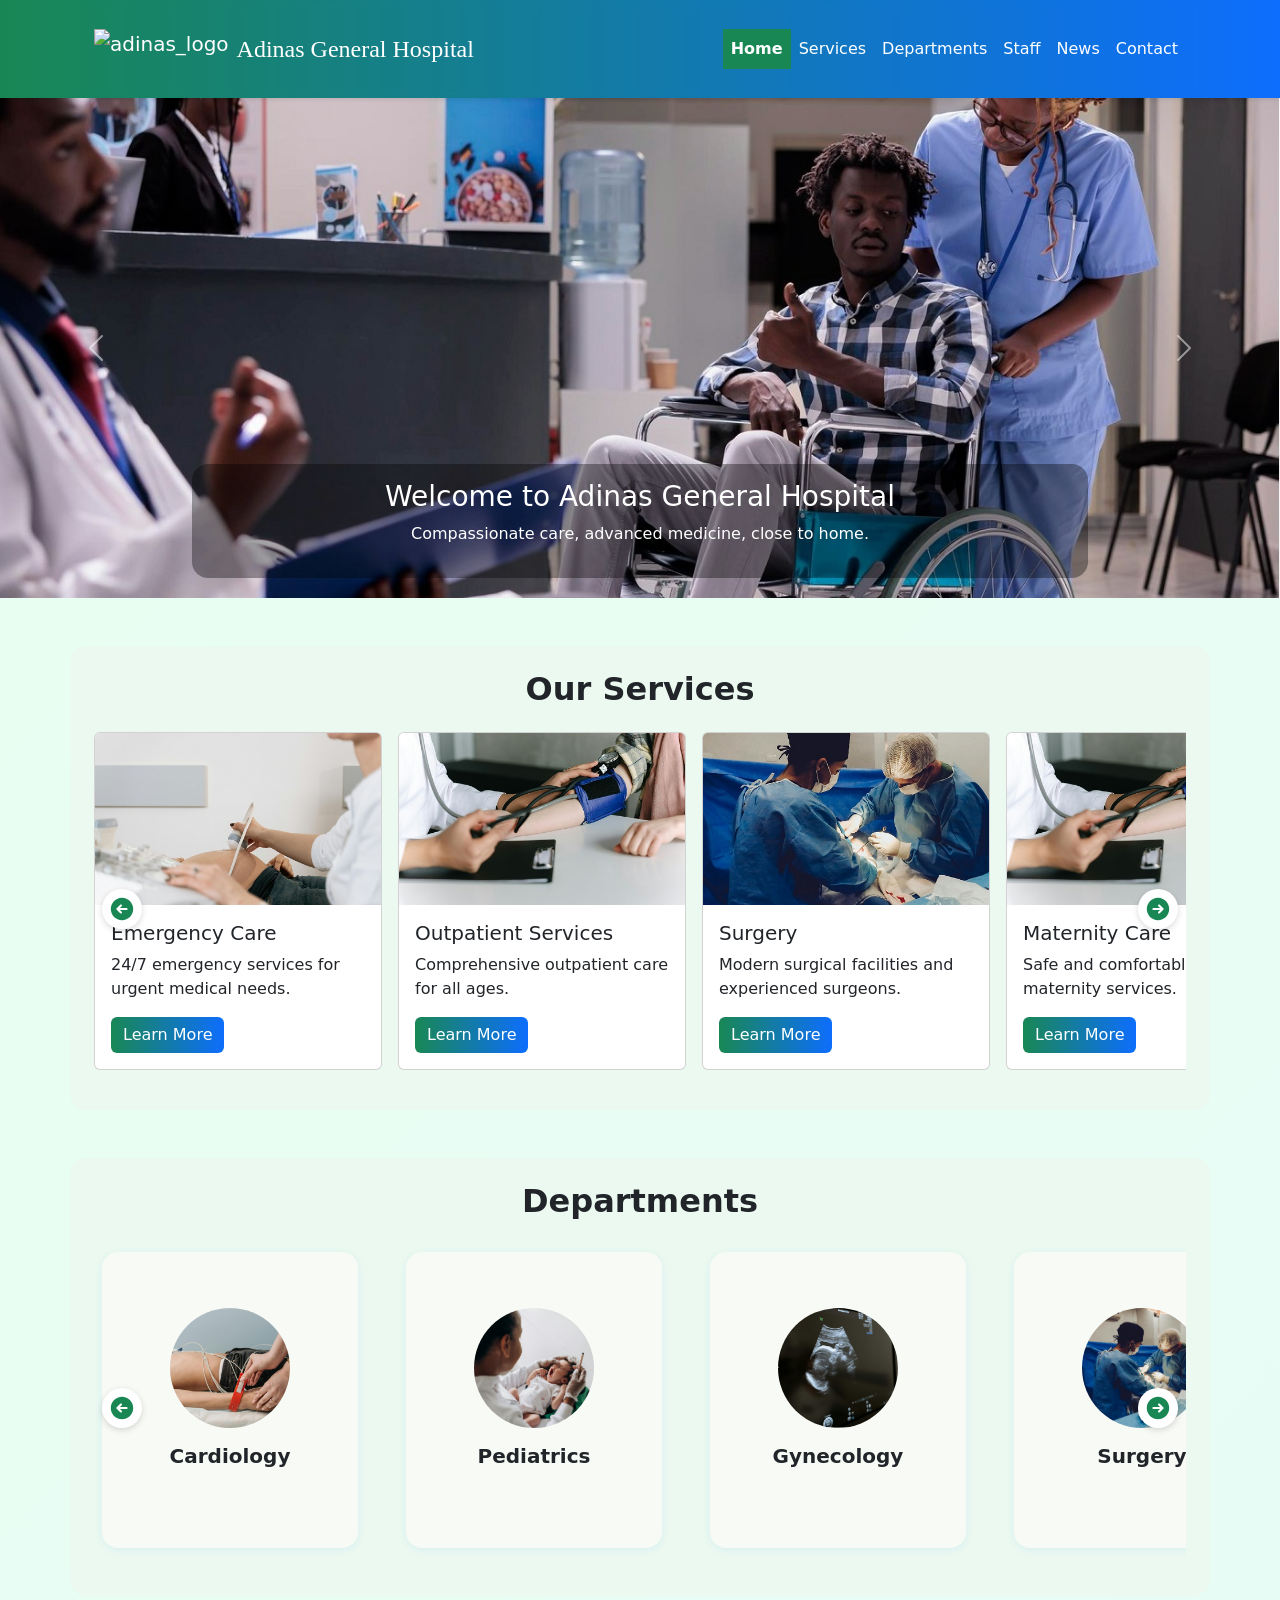
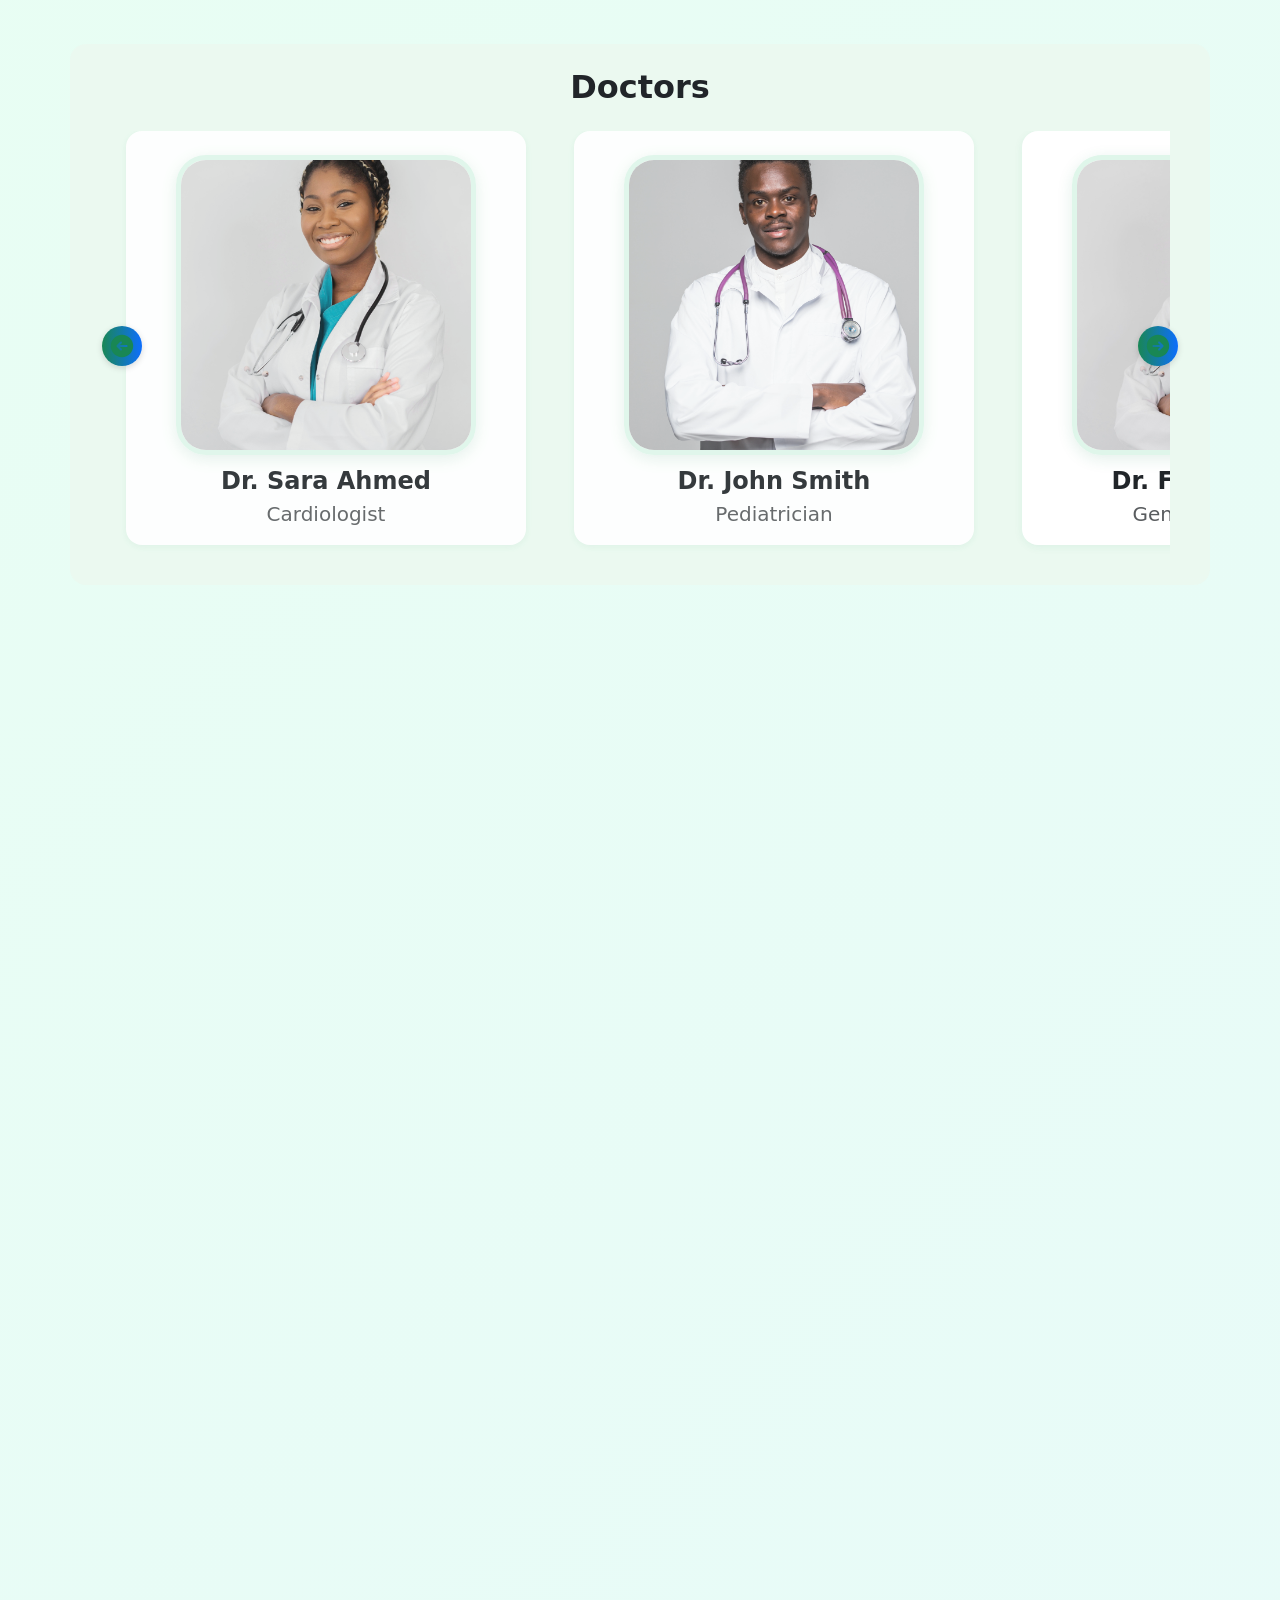
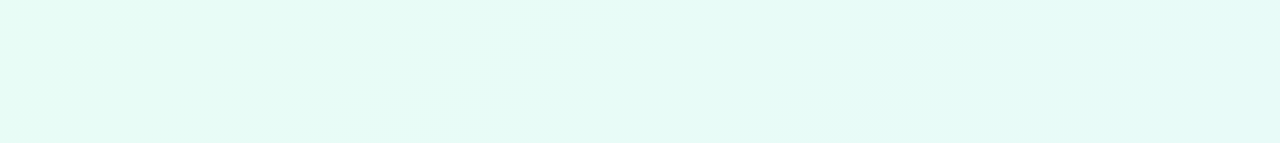
==== index.html @ 546332f3 "Add homepage" ====
<!DOCTYPE html>
<html lang="en">
  <head>
    <meta charset="UTF-8" />
    <title>Adinas General Hospital</title>
    <meta name="viewport" content="width=device-width, initial-scale=1" />

    <meta
      name="description"
      content="Adinas General Hospital is a premier teaching and referral hospital in Ethiopia, providing compassionate care, advanced diagnostics, and medical training for future healthcare professionals."
    />

    <meta
      name="keywords"
      content="Adinas Hospital, teaching hospital Ethiopia, general hospital Addis Ababa, medical services, doctors, healthcare, patient care, diagnostics, hospital bahir dar"
    />

    <meta name="author" content="Adinas General Hospital" />

    <meta name="robots" content="index, follow" />

    <link rel="canonical" href="https://www.adinasteachinghospital.com/" />

    <!-- Open Graph / Facebook -->
    <meta
      property="og:title"
      content="Adinas General Hospital | Quality Medical Care & Teaching Excellence"
    />
    <meta
      property="og:description"
      content="Leading teaching hospital providing expert care and advanced medical training in Ethiopia."
    />
    <meta
      property="og:image"
      content="https://www.adinasteachinghospital.com/assets/images/adinas_logo.png"
    />
    <meta property="og:url" content="https://www.adinasteachinghospital.com/" />
    <meta property="og:type" content="website" />

    <!-- Twitter -->
    <meta name="twitter:card" content="summary_large_image" />
    <meta
      name="twitter:title"
      content="Adinas General Hospital | Quality Medical Care & Teaching Excellence"
    />
    <meta
      name="twitter:description"
      content="Compassionate care, modern facilities, and excellence in medical education."
    />
    <meta
      name="twitter:image"
      content="https://www.adinasteachinghospital.com/assets/images/adinas_logo.png"
    />
    <link rel="icon" href="./assets/images/adinas_logo.png" type="image/png">


    <link
      href="https://cdn.jsdelivr.net/npm/bootstrap@5.3.8/dist/css/bootstrap.min.css"
      rel="stylesheet"
      crossorigin="anonymous"
    />
    <!-- <link rel="stylesheet" href="./styles/main.css" /> -->
    <link
      rel="stylesheet"
      href="https://cdn.jsdelivr.net/npm/bootstrap-icons@1.11.3/font/bootstrap-icons.css"
    />
    <style>
      :root{
        --brand-green: #198754; /* Bootstrap success */
        --brand-blue:  #0d6efd; /* Bootstrap primary */
        --muted-bg:    #f4fbf7;
        --card-bg:     #ffffff;
      }

      /* full-width navbar gradient (overrides sticky-top background) */
      .navbar.navbar-gradient {
        background: linear-gradient(90deg, var(--brand-green), var(--brand-blue)) !important;
        padding: 0;
      }
      /* keep the inner container transparent so the gradient spans edge-to-edge */
      .navbar-gradient .container {
        background: transparent !important;
      }
      .navbar-gradient .navbar-brand,
      .navbar-gradient .nav-link {
        color: #fff !important;
      }

      .fade-in {
        opacity: 0;
        transform: translateY(30px);
        transition: opacity 0.8s, transform 0.8s;
      }
      .fade-in.visible {
        opacity: 1;
        transform: translateY(0);
      }
      .scroll-section {
        position: relative;
        overflow: hidden;
      }
      .scroll-cards,
      .scroll-doctors,
      .scroll-news {
        display: flex;
        overflow-x: auto;
        scroll-behavior: smooth;
        gap: 1rem;
        padding-bottom: 1rem;
      }
      .scroll-btn {
        position: absolute;
        top: 50%;
        transform: translateY(-50%);
        z-index: 2;
        background: #fff;
        border: none;
        border-radius: 50%;
        box-shadow: 0 2px 6px rgba(0, 0, 0, 0.15);
        width: 40px;
        height: 40px;
        display: flex;
        align-items: center;
        justify-content: center;
      }
      .scroll-btn.left {
        left: 0.5rem;
      }
      .scroll-btn.right {
        right: 0.5rem;
      }

      .doctor-card {
        background: var(--card-bg);
        border-radius: 1rem;
        box-shadow: 0 2px 8px rgba(25, 135, 84, 0.08);
        padding: 1.5rem 1rem 1rem 1rem;
        min-width: 400px;
        max-width: 400px;
        transition: box-shadow 0.3s, transform 0.3s;
        position: relative;
        z-index: 1;
        opacity: 0.9;
        border: none;
      }
      .doctor-card.middle {
        /* Remove special styling for middle card */
        min-width: 400px;
        max-width: 400px;
        box-shadow: 0 2px 8px rgba(25, 135, 84, 0.08);
        transform: none;
        z-index: 1;
        border: none;
        opacity: 0.9;
      }
      .doctor-avatar {
        width: 300px;
        height: 300px;
        object-fit: cover;
        border-radius: 10%;
        border: 5px solid #dff6ea;
        margin-bottom: 0.5rem;
        box-shadow: 0 4px 16px rgba(25, 135, 84, 0.12);
        transition: transform 0.3s;
      }
      .doctor-avatar:hover {
        transform: scale(1.07);
      }
      .sticky-top {
        background: var(--card-bg);
        box-shadow: 0 2px 8px rgba(0, 0, 0, 0.05);
      }
      .department-icon {
        font-size: 3.5rem;
        color: var(--brand-green);
        transition: color 0.3s;
      }
      .department-card {
        background: #f8faf6;
        border-radius: 1rem;
        padding: 2.5rem 1rem;
        text-align: center;
        box-shadow: 0 2px 8px rgba(0, 0, 0, 0.04);
        margin: 0.5rem;
        min-width: 200px;
        transition: box-shadow 0.3s;
      }
      .department-card:hover {
        box-shadow: 0 6px 24px rgba(25, 135, 84, 0.12);
      }
      .footer {
        background: linear-gradient(90deg, var(--brand-green), var(--brand-blue));
        color: #fff;
        padding: 2rem 0 1rem 0;
        text-align: center;
      }
      .nav-link.active {
        font-weight: bold;
        background: var(--brand-green) !important;
        color: #fff !important;
      }
      .carousel-caption {
        background: rgba(0, 0, 0, 0.35);
        border-radius: 1rem;
        padding: 1rem;
      }
      .carousel-img {
        height: 500px;
        object-fit: cover;
        width: 100%;
      }
      /* News Card */
      .news-card {
        display: flex;
        background: #f8faf6;
        border-radius: 1rem;
        box-shadow: 0 2px 8px rgba(0, 0, 0, 0.04);
        min-width: 500px;
        max-width: 600px;
        overflow: hidden;
        transition: box-shadow 0.3s;
      }
      .news-card:hover {
        box-shadow: 0 6px 24px rgba(25, 135, 84, 0.12);
      }
      .news-img {
        width: 200px;
        object-fit: cover;
        height: 100%;
      }
      .news-content {
        padding: 1.5rem;
        flex: 1;
      }
      /* Testimonial & Contact */
      .testimonial-card {
        background: #f8faf6;
        border-radius: 1rem;
        box-shadow: 0 2px 8px rgba(0, 0, 0, 0.04);
        padding: 2rem;
        margin-bottom: 1rem;
        transition: box-shadow 0.3s;
      }
      .testimonial-card:hover {
        box-shadow: 0 6px 24px rgba(25, 135, 84, 0.12);
      }
      .testimonial-avatar {
        width: 100px;
        height: 100px;
      }
      .gradient-form {
        background: linear-gradient(135deg, #e8fff1 0%, #e0f2ff 100%);
        border-radius: 1rem;
        box-shadow: 0 2px 8px rgba(0, 0, 0, 0.04);
        padding: 2rem;
        margin-bottom: 1rem;
        transition: box-shadow 0.3s;
      }
      .gradient-form:hover {
        box-shadow: 0 6px 24px rgba(25, 135, 84, 0.12);
      }
      .form-control:focus {
        box-shadow: 0 0 0 0.2rem rgba(25, 135, 84, 0.15);
      }
      /* Button overrides for primary buttons to use green->blue gradient */
      .btn-primary {
        background: linear-gradient(90deg, var(--brand-green), var(--brand-blue));
        border: none;
        color: #fff;
      }
      .btn-primary:hover,
      .btn-primary:focus {
        background: linear-gradient(90deg, #159247, #0b5ed7);
        color: #fff;
      }

      @media (max-width: 1200px) {
        .doctor-avatar {
          width: 140px;
          height: 140px;
        }
        .department-card {
          min-width: 150px;
          padding: 2rem 0.5rem;
        }
        .news-card {
          min-width: 400px;
          max-width: 500px;
        }
        .news-img {
          width: 140px;
        }
      }
      @media (max-width: 768px) {
        .doctor-avatar {
          width: 100px;
          height: 100px;
        }
        .department-icon {
          font-size: 2rem;
        }
        .department-card {
          padding: 1rem 0.5rem;
          min-width: 120px;
        }
        .carousel-img {
          height: 180px;
        }
        .news-card {
          min-width: 90vw;
          max-width: 95vw;
          flex-direction: column;
        }
        .news-img {
          width: 100%;
          height: 160px;
        }
        .news-content {
          padding: 1rem;
        }
      }
      @media (max-width: 576px) {
        .department-card {
          min-width: 45vw;
        }
        .doctor-avatar {
          width: 80px;
          height: 80px;
        }
      }

      body {
        background: linear-gradient(135deg, #e8fff1, #e8f7ff, #e6f2ff);
        background-size: 400% 400%;
        animation: gradientShift 15s ease infinite;
      }

      @keyframes gradientShift {
        0% {
          background-position: 0% 50%;
        }
        50% {
          background-position: 100% 50%;
        }
        100% {
          background-position: 0% 50%;
        }
      }
      .container {
        background: rgba(236, 249, 240, 0.9);
        border-radius: 1rem;
        backdrop-filter: blur(4px);
        padding: 1.5rem;
      }
      .arrow-icon {
        fill: var(--brand-green);
      }

      /* body {
  background: url('./assets/images/hospital_bg.jpg') center/cover no-repeat fixed;
  position: relative;
}

body::before {
  content: "";
  position: fixed;
  inset: 0;
  background: linear-gradient(135deg, rgba(13,110,253,0.15), rgba(0,123,255,0.05), rgba(13,110,253,0.15));
  background-size: 400% 400%;
  animation: gradientShift 15s ease infinite;
  z-index: -1;
} */
    </style>
  </head>
  <body>
    <!-- <div
      class="header-top-bar rt-header-top-bar full-width-compress-none"
      id="tophead"
    >
      <div class="container">
        <div class="row no-gutter">
          <div class="col-sm-9 col-md-9 col-lg-10">
            <div class="rt-tophead-contact">
              <ul>
                <li>
                  <i class="fas fa-map-marker-alt" aria-hidden="true"></i
                  ><span>Bahir Dar, Ethiopia</span>
                </li>

                <li>
                  <i class="fas fa-phone" aria-hidden="true"></i>Phone:&nbsp;<a
                    href="tel:+251-58-000-000"
                    >+251-58-000-000</a
                  >
                </li>

                <li>
                  <i class="fa fa-envelope-o" aria-hidden="true"></i
                  ><a href="mailto:info@adinasteachinghospital.com">info@adinasteachinghospital.com</a>
                </li>

                <li>
                  <i class="far fa-clock" aria-hidden="true"></i>
                  <span class="opening-label">Mon - Sun: &nbsp;</span> 24 Hours
                </li>
              </ul>
            </div>
          </div>

          <div
            class="col-sm-3 col-md-3 col-lg-2 col-xs-12 tophead-right header-social-layout1"
          >
            <ul class="tophead-social">
              <li>
                <a
                  target="_blank"
                  href="https://www.facebook.com/adinas-general-hospital"
                  ><i class="fa fa-facebook-f"></i
                ></a>
              </li>
              <li>
                <a target="_blank" href="https://twitter.com/adinas"
                  ><i class="fa fa-twitter"></i
                ></a>
              </li>
            </ul>
          </div>
        </div>
      </div>
    </div> -->
    <!-- Sticky Navbar -->
    <nav class="navbar navbar-expand-lg sticky-top shadow-sm navbar-dark navbar-gradient">
      <div class="container">
       <a class="navbar-brand d-flex align-items-center" href="#">
          <img
            src="./assets/images/adinas-logo.png"
            alt="adinas_logo"
            height="40"
            class="me-2"
          />
          <span style="font-family: 'Georgia', serif; font-size: 1.5rem"
            >Adinas General Hospital</span
          >
        </a>
        <button
          class="navbar-toggler"
          type="button"
          data-bs-toggle="collapse"
          data-bs-target="#mainNav"
        >
          <span class="navbar-toggler-icon"></span>
        </button>
        <div class="collapse navbar-collapse justify-content-end" id="mainNav">
          <ul class="navbar-nav mb-2 mb-lg-0">
            <li class="nav-item">
              <a class="nav-link active" href="#">Home</a>
            </li>
            <li class="nav-item"><a class="nav-link" href="#">Services</a></li>
            <li class="nav-item">
              <a class="nav-link" href="#">Departments</a>
            </li>
            <li class="nav-item"><a class="nav-link" href="#">Staff</a></li>
            <li class="nav-item"><a class="nav-link" href="#">News</a></li>
            <li class="nav-item"><a class="nav-link" href="#">Contact</a></li>
          </ul>
        </div>
      </div>
    </nav>

    <!-- Hero Carousel -->
    <div
      id="heroCarousel"
      class="carousel slide mb-5 fade-in"
      data-bs-ride="carousel"
    >
      <div class="carousel-inner">
        <div class="carousel-item active">
          <img
            src="./assets/images/slide_1.jpg"
            class="d-block w-100 carousel-img"
            alt="Emergency Care"
          />
          <div class="carousel-caption d-none d-md-block">
            <h3>Welcome to Adinas General Hospital</h3>
            <p>Compassionate care, advanced medicine, close to home.</p>
          </div>
        </div>
        <div class="carousel-item">
          <img
            src="./assets/images/slide_3.jpg"
            class="d-block w-100 carousel-img"
            alt="Maternity Care"
          />
          <div class="carousel-caption d-none d-md-block">
            <h3>Modern Facilities</h3>
            <p>State-of-the-art equipment and comfortable environment.</p>
          </div>
        </div>
        <div class="carousel-item">
          <img
            src="./assets/images/slide_2.jpg"
            class="d-block w-100 carousel-img"
            alt="Diagnostics"
          />
          <div class="carousel-caption d-none d-md-block">
            <h3>Expert Staff</h3>
            <p>Our doctors and nurses are here for you 24/7.</p>
          </div>
        </div>
      </div>
      <button
        class="carousel-control-prev"
        type="button"
        data-bs-target="#heroCarousel"
        data-bs-slide="prev"
      >
        <span class="carousel-control-prev-icon"></span>
        <span class="visually-hidden">Previous</span>
      </button>
      <button
        class="carousel-control-next"
        type="button"
        data-bs-target="#heroCarousel"
        data-bs-slide="next"
      >
        <span class="carousel-control-next-icon"></span>
        <span class="visually-hidden">Next</span>
      </button>
    </div>

    <!-- Services Section -->
    <section class="container my-5 fade-in">
      <h2 class="text-center mb-4 fw-bold">Our Services</h2>
      <div class="scroll-section">
        <button class="scroll-btn left" onclick="scrollCards(-1)">
          <svg
            xmlns="http://www.w3.org/2000/svg"
            class="arrow-icon"
            viewBox="0 0 640 640"
          >
            <!--!Font Awesome Free v7.1.0 by @fontawesome - https://fontawesome.com License - https://fontawesome.com/license/free Copyright 2025 Fonticons, Inc.-->
            <path
              d="M320 576C461.4 576 576 461.4 576 320C576 178.6 461.4 64 320 64C178.6 64 64 178.6 64 320C64 461.4 178.6 576 320 576zM199 303L279 223C288.4 213.6 303.6 213.6 312.9 223C322.2 232.4 322.3 247.6 312.9 256.9L273.9 295.9L424 295.9C437.3 295.9 448 306.6 448 319.9C448 333.2 437.3 343.9 424 343.9L273.9 343.9L312.9 382.9C322.3 392.3 322.3 407.5 312.9 416.8C303.5 426.1 288.3 426.2 279 416.8L199 336.8C189.6 327.4 189.6 312.2 199 302.9z"
            />
          </svg>
        </button>
        <div class="scroll-cards" id="servicesCards">
          <!-- Service Cards -->
          <div class="card" style="min-width: 18rem">
            <img
              src="./assets/images/service_1.jpg"
              class="card-img-top"
              alt="Service 1"
            />
            <div class="card-body">
              <h5 class="card-title">Emergency Care</h5>
              <p class="card-text">
                24/7 emergency services for urgent medical needs.
              </p>
              <a href="#" class="btn btn-primary">Learn More</a>
            </div>
          </div>
          <div class="card" style="min-width: 18rem">
            <img
              src="./assets/images/service_2.jpg"
              class="card-img-top"
              alt="Service 2"
            />
            <div class="card-body">
              <h5 class="card-title">Outpatient Services</h5>
              <p class="card-text">
                Comprehensive outpatient care for all ages.
              </p>
              <a href="#" class="btn btn-primary">Learn More</a>
            </div>
          </div>
          <div class="card" style="min-width: 18rem">
            <img
              src="./assets/images/surgery_service.jpg"
              class="card-img-top"
              alt="Service 3"
            />
            <div class="card-body">
              <h5 class="card-title">Surgery</h5>
              <p class="card-text">
                Modern surgical facilities and experienced surgeons.
              </p>
              <a href="#" class="btn btn-primary">Learn More</a>
            </div>
          </div>
          <div class="card" style="min-width: 18rem">
            <img
              src="./assets/images/service_4.jpg"
              class="card-img-top"
              alt="Service 4"
            />
            <div class="card-body">
              <h5 class="card-title">Maternity Care</h5>
              <p class="card-text">Safe and comfortable maternity services.</p>
              <a href="#" class="btn btn-primary">Learn More</a>
            </div>
          </div>
          <div class="card" style="min-width: 18rem">
            <img
              src="./assets/images/service_5.jpg"
              class="card-img-top"
              alt="Service 5"
            />
            <div class="card-body">
              <h5 class="card-title">Pediatrics</h5>
              <p class="card-text">
                Specialized care for infants, children, and adolescents.
              </p>
              <a href="#" class="btn btn-primary">Learn More</a>
            </div>
          </div>
          <div class="card" style="min-width: 18rem">
            <img
              src="./assets/images/service_6.jpg"
              class="card-img-top"
              alt="Service 6"
            />
            <div class="card-body">
              <h5 class="card-title">Diagnostics</h5>
              <p class="card-text">
                Advanced diagnostic imaging and lab services.
              </p>
              <a href="#" class="btn btn-primary">Learn More</a>
            </div>
          </div>
        </div>
        <button class="scroll-btn right" onclick="scrollCards(1)">
          <svg
            xmlns="http://www.w3.org/2000/svg"
            class="arrow-icon"
            viewBox="0 0 640 640"
          >
            <!--!Font Awesome Free v7.1.0 by @fontawesome - https://fontawesome.com License - https://fontawesome.com/license/free Copyright 2025 Fonticons, Inc.-->
            <path
              d="M320 576C461.4 576 576 461.4 576 320C576 178.6 461.4 64 320 64C178.6 64 64 178.6 64 320C64 461.4 178.6 576 320 576zM361 417C351.6 426.4 336.4 426.4 327.1 417C317.8 407.6 317.7 392.4 327.1 383.1L366.1 344.1L216 344.1C202.7 344.1 192 333.4 192 320.1C192 306.8 202.7 296.1 216 296.1L366.1 296.1L327.1 257.1C317.7 247.7 317.7 232.5 327.1 223.2C336.5 213.9 351.7 213.8 361 223.2L441 303.2C450.4 312.6 450.4 327.8 441 337.1L361 417.1z"
            />
          </svg>
        </button>
      </div>
    </section>

    <!-- Departments Section -->
    <section class="container my-5 fade-in" id="departmentsSection">
      <h2 class="text-center mb-4 fw-bold">Departments</h2>
      <div class="scroll-section">
        <button class="scroll-btn left" onclick="scrollDepartments(-1)">
          <svg
            xmlns="http://www.w3.org/2000/svg"
            class="arrow-icon"
            viewBox="0 0 640 640"
          >
            <!--!Font Awesome Free v7.1.0 by @fontawesome - https://fontawesome.com License - https://fontawesome.com/license/free Copyright 2025 Fonticons, Inc.-->
            <path
              d="M320 576C461.4 576 576 461.4 576 320C576 178.6 461.4 64 320 64C178.6 64 64 178.6 64 320C64 461.4 178.6 576 320 576zM199 303L279 223C288.4 213.6 303.6 213.6 312.9 223C322.2 232.4 322.3 247.6 312.9 256.9L273.9 295.9L424 295.9C437.3 295.9 448 306.6 448 319.9C448 333.2 437.3 343.9 424 343.9L273.9 343.9L312.9 382.9C322.3 392.3 322.3 407.5 312.9 416.8C303.5 426.1 288.3 426.2 279 416.8L199 336.8C189.6 327.4 189.6 312.2 199 302.9z"
            />
          </svg>
        </button>
        <div
          class="scroll-cards"
          id="departmentsCards"
          style="gap: 2rem; scrollbar-width: none; -ms-overflow-style: none"
        >
          <div
            class="card department-card"
            style="
              min-width: 16rem;
              border: none;
              box-shadow: 0 2px 8px rgba(13, 110, 253, 0.08);
            "
          >
            <img
              src="./assets/images/cardiology.png"
              alt="Cardiology"
              class="card-img-top rounded-circle mx-auto d-block"
              style="
                width: 120px;
                height: 120px;
                object-fit: cover;
                margin-top: 1rem;
              "
            />
            <div class="card-body text-center">
              <h6 class="fs-5 fw-bold mb-0">Cardiology</h6>
            </div>
          </div>
          <div
            class="card department-card"
            style="
              min-width: 16rem;
              border: none;
              box-shadow: 0 2px 8px rgba(13, 110, 253, 0.08);
            "
          >
            <img
              src="./assets/images/pediatrics.png"
              alt="Pediatrics"
              class="card-img-top rounded-circle mx-auto d-block"
              style="
                width: 120px;
                height: 120px;
                object-fit: cover;
                margin-top: 1rem;
              "
            />
            <div class="card-body text-center">
              <h6 class="fs-5 fw-bold mb-0">Pediatrics</h6>
            </div>
          </div>
          <div
            class="card department-card"
            style="
              min-width: 16rem;
              border: none;
              box-shadow: 0 2px 8px rgba(13, 110, 253, 0.08);
            "
          >
            <img
              src="./assets/images/gynecology.png"
              alt="Gynecology"
              class="card-img-top rounded-circle mx-auto d-block"
              style="
                width: 120px;
                height: 120px;
                object-fit: cover;
                margin-top: 1rem;
              "
            />
            <div class="card-body text-center">
              <h6 class="fs-5 fw-bold mb-0">Gynecology</h6>
            </div>
          </div>
          <div
            class="card department-card"
            style="
              min-width: 16rem;
              border: none;
              box-shadow: 0 2px 8px rgba(13, 110, 253, 0.08);
            "
          >
            <img
              src="./assets/images/surgery.jpg"
              alt="Surgery"
              class="card-img-top rounded-circle mx-auto d-block"
              style="
                width: 120px;
                height: 120px;
                object-fit: cover;
                margin-top: 1rem;
              "
            />
            <div class="card-body text-center">
              <h6 class="fs-5 fw-bold mb-0">Surgery</h6>
            </div>
          </div>
          <div
            class="card department-card"
            style="
              min-width: 16rem;
              border: none;
              box-shadow: 0 2px 8px rgba(13, 110, 253, 0.08);
            "
          >
            <img
              src="./assets/images/diagnostics.jpg"
              alt="Diagnostics"
              class="card-img-top rounded-circle mx-auto d-block"
              style="
                width: 120px;
                height: 120px;
                object-fit: cover;
                margin-top: 1rem;
              "
            />
            <div class="card-body text-center">
              <h6 class="fs-5 fw-bold mb-0">Diagnostics</h6>
            </div>
          </div>
          <div
            class="card department-card"
            style="
              min-width: 16rem;
              border: none;
              box-shadow: 0 2px 8px rgba(13, 110, 253, 0.08);
            "
          >
            <img
              src="./assets/images/general_medicine.png"
              alt="General Medicine"
              class="card-img-top rounded-circle mx-auto d-block"
              style="
                width: 120px;
                height: 120px;
                object-fit: cover;
                margin-top: 1rem;
              "
            />
            <div class="card-body text-center">
              <h6 class="fs-5 fw-bold mb-0">General Medicine</h6>
            </div>
          </div>
        </div>
        <button class="scroll-btn right" onclick="scrollDepartments(1)">
          <svg
            xmlns="http://www.w3.org/2000/svg"
            class="arrow-icon"
            viewBox="0 0 640 640"
          >
            <!--!Font Awesome Free v7.1.0 by @fontawesome - https://fontawesome.com License - https://fontawesome.com/license/free Copyright 2025 Fonticons, Inc.-->
            <path
              d="M320 576C461.4 576 576 461.4 576 320C576 178.6 461.4 64 320 64C178.6 64 64 178.6 64 320C64 461.4 178.6 576 320 576zM361 417C351.6 426.4 336.4 426.4 327.1 417C317.8 407.6 317.7 392.4 327.1 383.1L366.1 344.1L216 344.1C202.7 344.1 192 333.4 192 320.1C192 306.8 202.7 296.1 216 296.1L366.1 296.1L327.1 257.1C317.7 247.7 317.7 232.5 327.1 223.2C336.5 213.9 351.7 213.8 361 223.2L441 303.2C450.4 312.6 450.4 327.8 441 337.1L361 417.1z"
            />
          </svg>
        </button>
      </div>
    </section>

    <!-- Doctors Section -->
    <section class="my-5 fade-in container" id="doctorsSection">
      <h2 class="text-center mb-4 fw-bold">Doctors</h2>
      <div
        class="scroll-section"
        style="padding-left: 1rem; padding-right: 1rem"
      >
        <button
          class="scroll-btn left btn-primary"
          id="doctorsLeftBtn"
          type="button"
        >
          <svg
            xmlns="http://www.w3.org/2000/svg"
            class="arrow-icon"
            viewBox="0 0 640 640"
          >
            <!--!Font Awesome Free v7.1.0 by @fontawesome - https://fontawesome.com License - https://fontawesome.com/license/free Copyright 2025 Fonticons, Inc.-->
            <path
              d="M320 576C461.4 576 576 461.4 576 320C576 178.6 461.4 64 320 64C178.6 64 64 178.6 64 320C64 461.4 178.6 576 320 576zM199 303L279 223C288.4 213.6 303.6 213.6 312.9 223C322.2 232.4 322.3 247.6 312.9 256.9L273.9 295.9L424 295.9C437.3 295.9 448 306.6 448 319.9C448 333.2 437.3 343.9 424 343.9L273.9 343.9L312.9 382.9C322.3 392.3 322.3 407.5 312.9 416.8C303.5 426.1 288.3 426.2 279 416.8L199 336.8C189.6 327.4 189.6 312.2 199 302.9z"
            />
          </svg>
        </button>
        <div
          class="scroll-doctors"
          id="doctorsScroll"
          style="
            align-items: center;
            scrollbar-width: none;
            -ms-overflow-style: none;
          "
        >
          <div class="doctor-card text-center mx-3">
            <img
              src="./assets/images/doctor_1.jpg"
              alt="Doctor 1"
              class="doctor-avatar"
            />
            <div class="fw-semibold fs-4">Dr. Sara Ahmed</div>
            <div class="text-muted fs-5">Cardiologist</div>
          </div>
          <div class="doctor-card text-center mx-3">
            <img
              src="./assets/images/doctor_2.jpg"
              alt="Doctor 2"
              class="doctor-avatar"
            />
            <div class="fw-semibold fs-4">Dr. John Smith</div>
            <div class="text-muted fs-5">Pediatrician</div>
          </div>
          <div class="doctor-card text-center mx-3">
            <img
              src="./assets/images/doctor_3.jpg"
              alt="Doctor 5"
              class="doctor-avatar"
            />
            <div class="fw-semibold fs-4">Dr. Fatima Yusuf</div>
            <div class="text-muted fs-5">General Physician</div>
          </div>
          <div class="doctor-card text-center mx-3">
            <img
              src="./assets/images/doctor_3.jpg"
              alt="Doctor 3"
              class="doctor-avatar"
            />
            <div class="fw-semibold fs-4">Dr. Emily Rose</div>
            <div class="text-muted fs-5">Gynecologist</div>
          </div>
          <div class="doctor-card text-center mx-3">
            <img
              src="./assets/images/doctor_2.jpg"
              alt="Doctor 4"
              class="doctor-avatar"
            />
            <div class="fw-semibold fs-4">Dr. Michael Lee</div>
            <div class="text-muted fs-5">Surgeon</div>
          </div>
          <div class="doctor-card text-center mx-3">
            <img
              src="./assets/images/doctor_3.jpg"
              alt="Doctor 5"
              class="doctor-avatar"
            />
            <div class="fw-semibold fs-4">Dr. Fatima Yusuf</div>
            <div class="text-muted fs-5">General Physician</div>
          </div>
        </div>
        <button
          class="scroll-btn right btn-primary"
          id="doctorsRightBtn"
          type="button"
        >
          <svg
            xmlns="http://www.w3.org/2000/svg"
            class="arrow-icon"
            viewBox="0 0 640 640"
          >
            <!--!Font Awesome Free v7.1.0 by @fontawesome - https://fontawesome.com License - https://fontawesome.com/license/free Copyright 2025 Fonticons, Inc.-->
            <path
              d="M320 576C461.4 576 576 461.4 576 320C576 178.6 461.4 64 320 64C178.6 64 64 178.6 64 320C64 461.4 178.6 576 320 576zM361 417C351.6 426.4 336.4 426.4 327.1 417C317.8 407.6 317.7 392.4 327.1 383.1L366.1 344.1L216 344.1C202.7 344.1 192 333.4 192 320.1C192 306.8 202.7 296.1 216 296.1L366.1 296.1L327.1 257.1C317.7 247.7 317.7 232.5 327.1 223.2C336.5 213.9 351.7 213.8 361 223.2L441 303.2C450.4 312.6 450.4 327.8 441 337.1L361 417.1z"
            />
          </svg>
        </button>
      </div>
    </section>

    

    <!-- News Section -->
    <section class="container my-5 fade-in">
      <h2 class="text-center mb-4 fw-bold">News</h2>
      <div class="scroll-section">
        <div class="scroll-news" id="newsScroll">
          <div class="news-card">
            <div class="news-content">
              <h5 class="fw-bold">New MRI Machine Installed</h5>
              <div class="text-muted mb-2">2025-09-20</div>
              <p>
                We are excited to announce the installation of a new
                state-of-the-art MRI machine to improve diagnostics.
              </p>
            </div>
            <img
              src="./assets/images/service_6.jpg"
              class="news-img"
              alt="MRI News"
            />
          </div>
          <div class="news-card">
            <div class="news-content">
              <h5 class="fw-bold">Free Health Camp</h5>
              <div class="text-muted mb-2">2025-08-15</div>
              <p>
                Join our free health camp for checkups and consultations. Open
                to all residents.
              </p>
            </div>
            <img
              src="./assets/images/service_2.jpg"
              class="news-img"
              alt="Health Camp"
            />
          </div>
          <div class="news-card">
            <div class="news-content">
              <h5 class="fw-bold">Blood Donation Drive</h5>
              <div class="text-muted mb-2">2025-07-10</div>
              <p>
                Support our blood donation drive and help save lives. Volunteers
                welcome!
              </p>
            </div>
            <img
              src="./assets/images/service_1.jpg"
              class="news-img"
              alt="Blood Donation"
            />
          </div>
        </div>
        <button class="scroll-btn left" onclick="scrollNews(-1)">
          <svg
            xmlns="http://www.w3.org/2000/svg"
            class="arrow-icon"
            viewBox="0 0 640 640"
          >
            <!--!Font Awesome Free v7.1.0 by @fontawesome - https://fontawesome.com License - https://fontawesome.com/license/free Copyright 2025 Fonticons, Inc.-->
            <path
              d="M320 576C461.4 576 576 461.4 576 320C576 178.6 461.4 64 320 64C178.6 64 64 178.6 64 320C64 461.4 178.6 576 320 576zM199 303L279 223C288.4 213.6 303.6 213.6 312.9 223C322.2 232.4 322.3 247.6 312.9 256.9L273.9 295.9L424 295.9C437.3 295.9 448 306.6 448 319.9C448 333.2 437.3 343.9 424 343.9L273.9 343.9L312.9 382.9C322.3 392.3 322.3 407.5 312.9 416.8C303.5 426.1 288.3 426.2 279 416.8L199 336.8C189.6 327.4 189.6 312.2 199 302.9z"
            />
          </svg>
        </button>
        <button class="scroll-btn right" onclick="scrollNews(1)">
          <svg
            xmlns="http://www.w3.org/2000/svg"
            class="arrow-icon"
            viewBox="0 0 640 640"
          >
            <!--!Font Awesome Free v7.1.0 by @fontawesome - https://fontawesome.com License - https://fontawesome.com/license/free Copyright 2025 Fonticons, Inc.-->
            <path
              d="M320 576C461.4 576 576 461.4 576 320C576 178.6 461.4 64 320 64C178.6 64 64 178.6 64 320C64 461.4 178.6 576 320 576zM361 417C351.6 426.4 336.4 426.4 327.1 417C317.8 407.6 317.7 392.4 327.1 383.1L366.1 344.1L216 344.1C202.7 344.1 192 333.4 192 320.1C192 306.8 202.7 296.1 216 296.1L366.1 296.1L327.1 257.1C317.7 247.7 317.7 232.5 327.1 223.2C336.5 213.9 351.7 213.8 361 223.2L441 303.2C450.4 312.6 450.4 327.8 441 337.1L361 417.1z"
            />
          </svg>
        </button>
      </div>
    </section>

    <!-- Testimonial & Contact Section -->
    <section class="container my-5 fade-in">
      <div class="row g-4 align-items-stretch">
        <div class="col-lg-6">
          <div
            class="testimonial-card h-100 d-flex flex-column justify-content-center"
          >
            <div class="d-flex align-items-center mb-3">
              <div>
                <div class="fw-bold">Amanuel T.</div>
                <div class="text-muted small">Patient</div>
              </div>
            </div>
            <blockquote class="blockquote mb-0">
              <p class="mb-2">
                "The care and attention I received at Adinas General Hospital was
                exceptional. The staff are truly dedicated."
              </p>
              <footer class="blockquote-footer">Visited in August 2025</footer>
            </blockquote>
          </div>
        </div>
        <div class="col-lg-6">
          <div class="gradient-form h-100">
            <h5 class="mb-3 fw-bold">Contact Us</h5>
            <form>
              <div class="mb-3">
                <label for="name" class="form-label">Full Name</label>
                <input
                  type="text"
                  class="form-control"
                  id="name"
                  placeholder="Your Name"
                  required
                />
              </div>
              <div class="mb-3">
                <label for="email" class="form-label">Email address</label>
                <input
                  type="email"
                  class="form-control"
                  id="email"
                  placeholder="name@example.com"
                  required
                />
              </div>
              <div class="mb-3">
                <label for="message" class="form-label">Message</label>
                <textarea
                  class="form-control"
                  id="message"
                  rows="3"
                  placeholder="Your message..."
                  required
                ></textarea>
              </div>
              <button type="submit" class="btn btn-primary px-4">
                Send Message
              </button>
            </form>
          </div>
        </div>
      </div>
    </section>

    <!-- Footer -->
    <footer class="footer fade-in">
      <div class="">
        <p class="mb-1">Contact: info@adinashospital.com | +251-97-225-2525</p>
        <small>© 2025 Adinas General Hospital. All rights reserved.</small>
      </div>
    </footer>

    <!-- Bootstrap JS -->
    <script
      src="https://cdn.jsdelivr.net/npm/bootstrap@5.3.8/dist/js/bootstrap.bundle.min.js"
      crossorigin="anonymous"
    ></script>

    <!-- Custom JS for horizontal scroll, autoscroll, responsive display, and animation -->
    <script>
      // Fade-in animation on scroll
      function showOnScroll() {
        document.querySelectorAll(".fade-in").forEach((el) => {
          const rect = el.getBoundingClientRect();
          if (rect.top < window.innerHeight - 50) {
            el.classList.add("visible");
          }
        });
      }
      window.addEventListener("scroll", showOnScroll);
      window.addEventListener("DOMContentLoaded", showOnScroll);

      // Services cards scroll
      function scrollCards(direction) {
        const container = document.getElementById("servicesCards");
        const cardWidth = container.querySelector(".card").offsetWidth + 16;
        container.scrollBy({ left: direction * cardWidth, behavior: "smooth" });
      }

      // Departments horizontal scroll
      function scrollDepartments(direction) {
        const container = document.getElementById("departmentsCards");
        const cardWidth =
          container.querySelector(".department-card").offsetWidth + 32;
        container.scrollBy({ left: direction * cardWidth, behavior: "smooth" });
      }

      // Doctors carousel loop and autoscroll
      const doctorsScroll = document.getElementById("doctorsScroll");
      let doctorCards = Array.from(doctorsScroll.children);
      let doctorLoopInterval;

      function updateDoctorCards() {
        doctorCards.forEach((card) => {
          card.classList.remove("middle");
          card.style.opacity = "0.9";
          card.style.zIndex = "1";
        });
        // Focus the middle card in the visible area
        let visibleCount = window.innerWidth < 768 ? 2 : 3;
        let middleIdx = Math.floor(visibleCount / 2 + 1);
        if (doctorCards[middleIdx]) {
          doctorCards[middleIdx].classList.add("middle");
          doctorCards[middleIdx].style.opacity = "1";
          doctorCards[middleIdx].style.zIndex = "2";
        }
      }

      function loopDoctors() {
        doctorsScroll.appendChild(doctorCards[0]);
        doctorCards.push(doctorCards.shift());
        updateDoctorCards();
        const cardWidth = doctorCards[0].offsetWidth + 16;
        doctorsScroll.scrollBy({ left: cardWidth, behavior: "smooth" });
        // If scrolled too far, reset scrollLeft to show cards seamlessly
        if (doctorsScroll.scrollLeft > cardWidth * doctorCards.length) {
          doctorsScroll.scrollLeft = 0;
        }
      }
      function startDoctorLoop() {
        updateDoctorCards();
        if (doctorLoopInterval) clearInterval(doctorLoopInterval);
        doctorLoopInterval = setInterval(loopDoctors, 2200);
      }
      function stopDoctorLoop() {
        if (doctorLoopInterval) clearInterval(doctorLoopInterval);
      }
      doctorsScroll.addEventListener("mouseenter", stopDoctorLoop);
      doctorsScroll.addEventListener("mouseleave", startDoctorLoop);
      window.addEventListener("DOMContentLoaded", startDoctorLoop);

      function updateDoctorsDisplay() {
        doctorCards = Array.from(doctorsScroll.children);
        doctorsScroll.style.overflowX = "auto";
        updateDoctorCards();
      }
      window.addEventListener("resize", updateDoctorsDisplay);
      window.addEventListener("DOMContentLoaded", updateDoctorsDisplay);

      // Doctors left/right arrow navigation
      document
        .getElementById("doctorsLeftBtn")
        .addEventListener("click", function () {
          const cardWidth = doctorCards[0].offsetWidth + 16;
          doctorsScroll.scrollBy({ left: -cardWidth, behavior: "smooth" });
        });
      document
        .getElementById("doctorsRightBtn")
        .addEventListener("click", function () {
          const cardWidth = doctorCards[0].offsetWidth + 16;
          doctorsScroll.scrollBy({ left: cardWidth, behavior: "smooth" });
        });
    </script>
  </body>
</html>
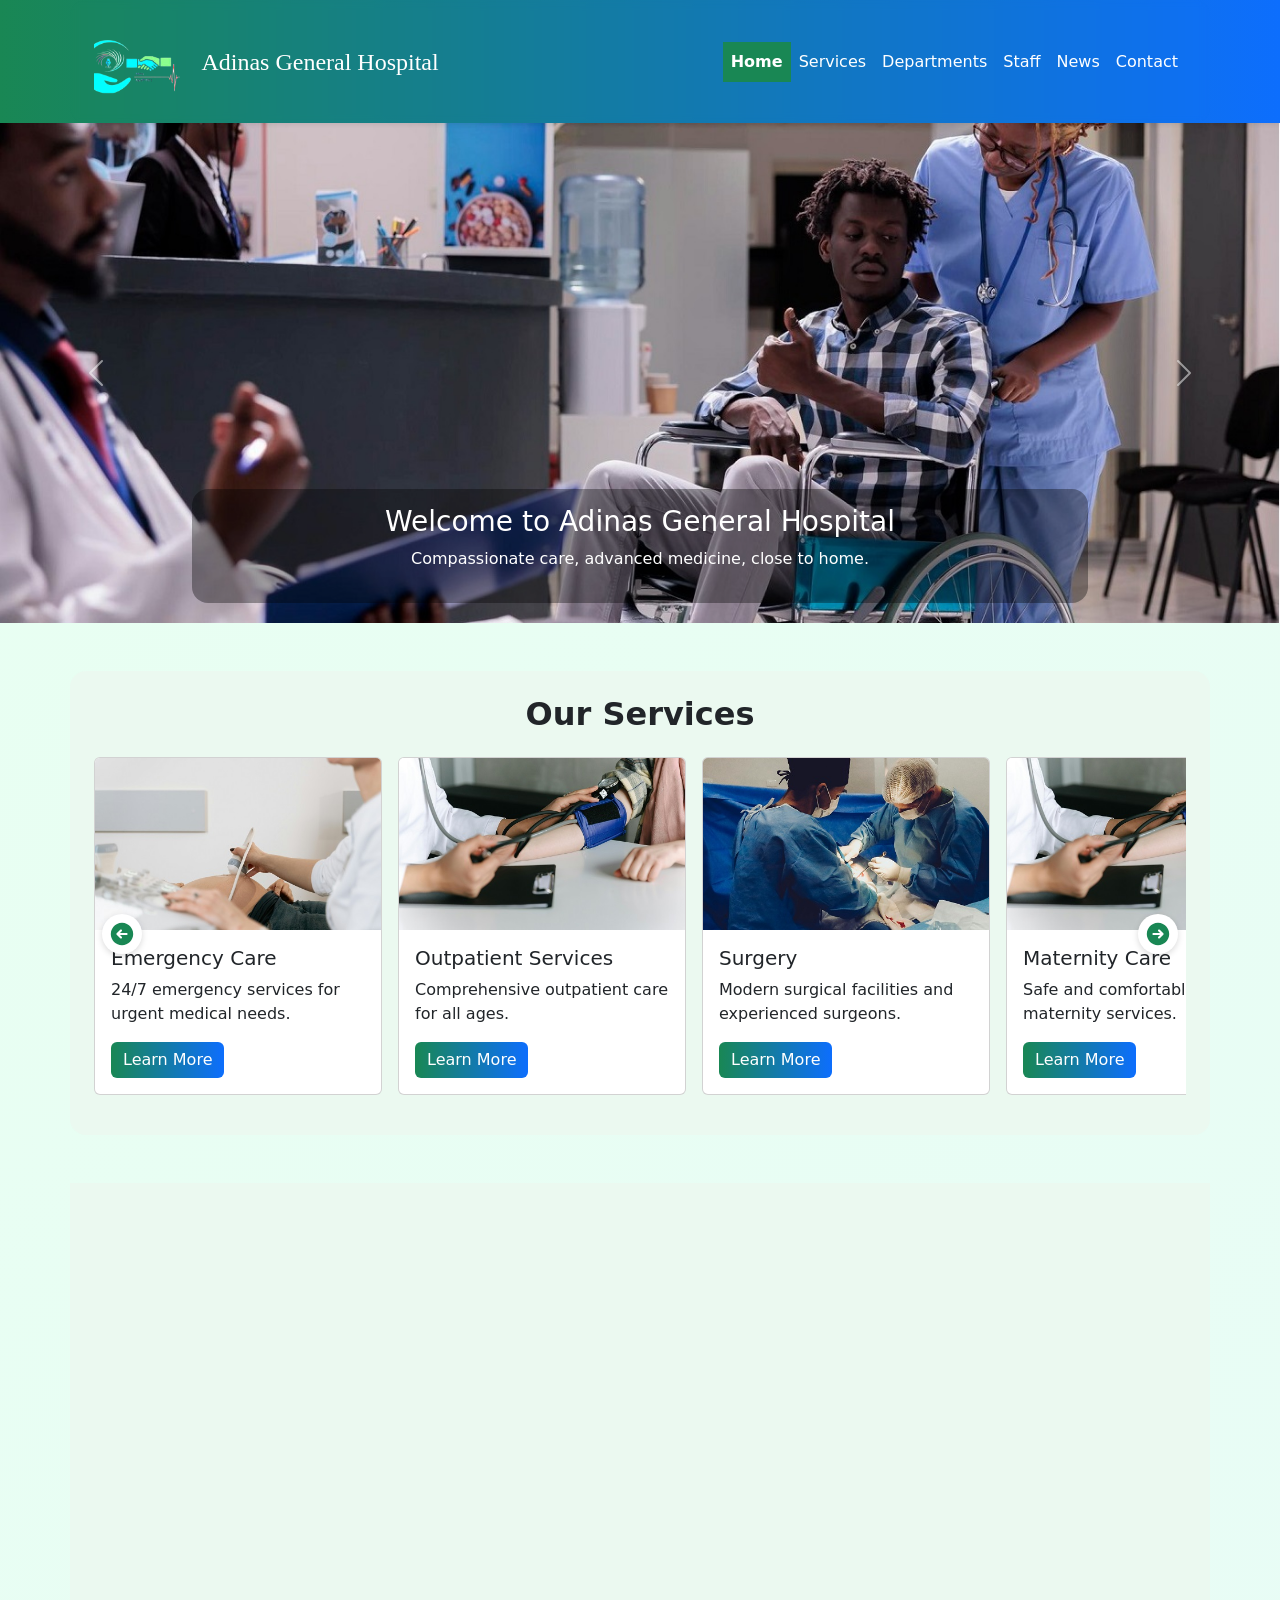
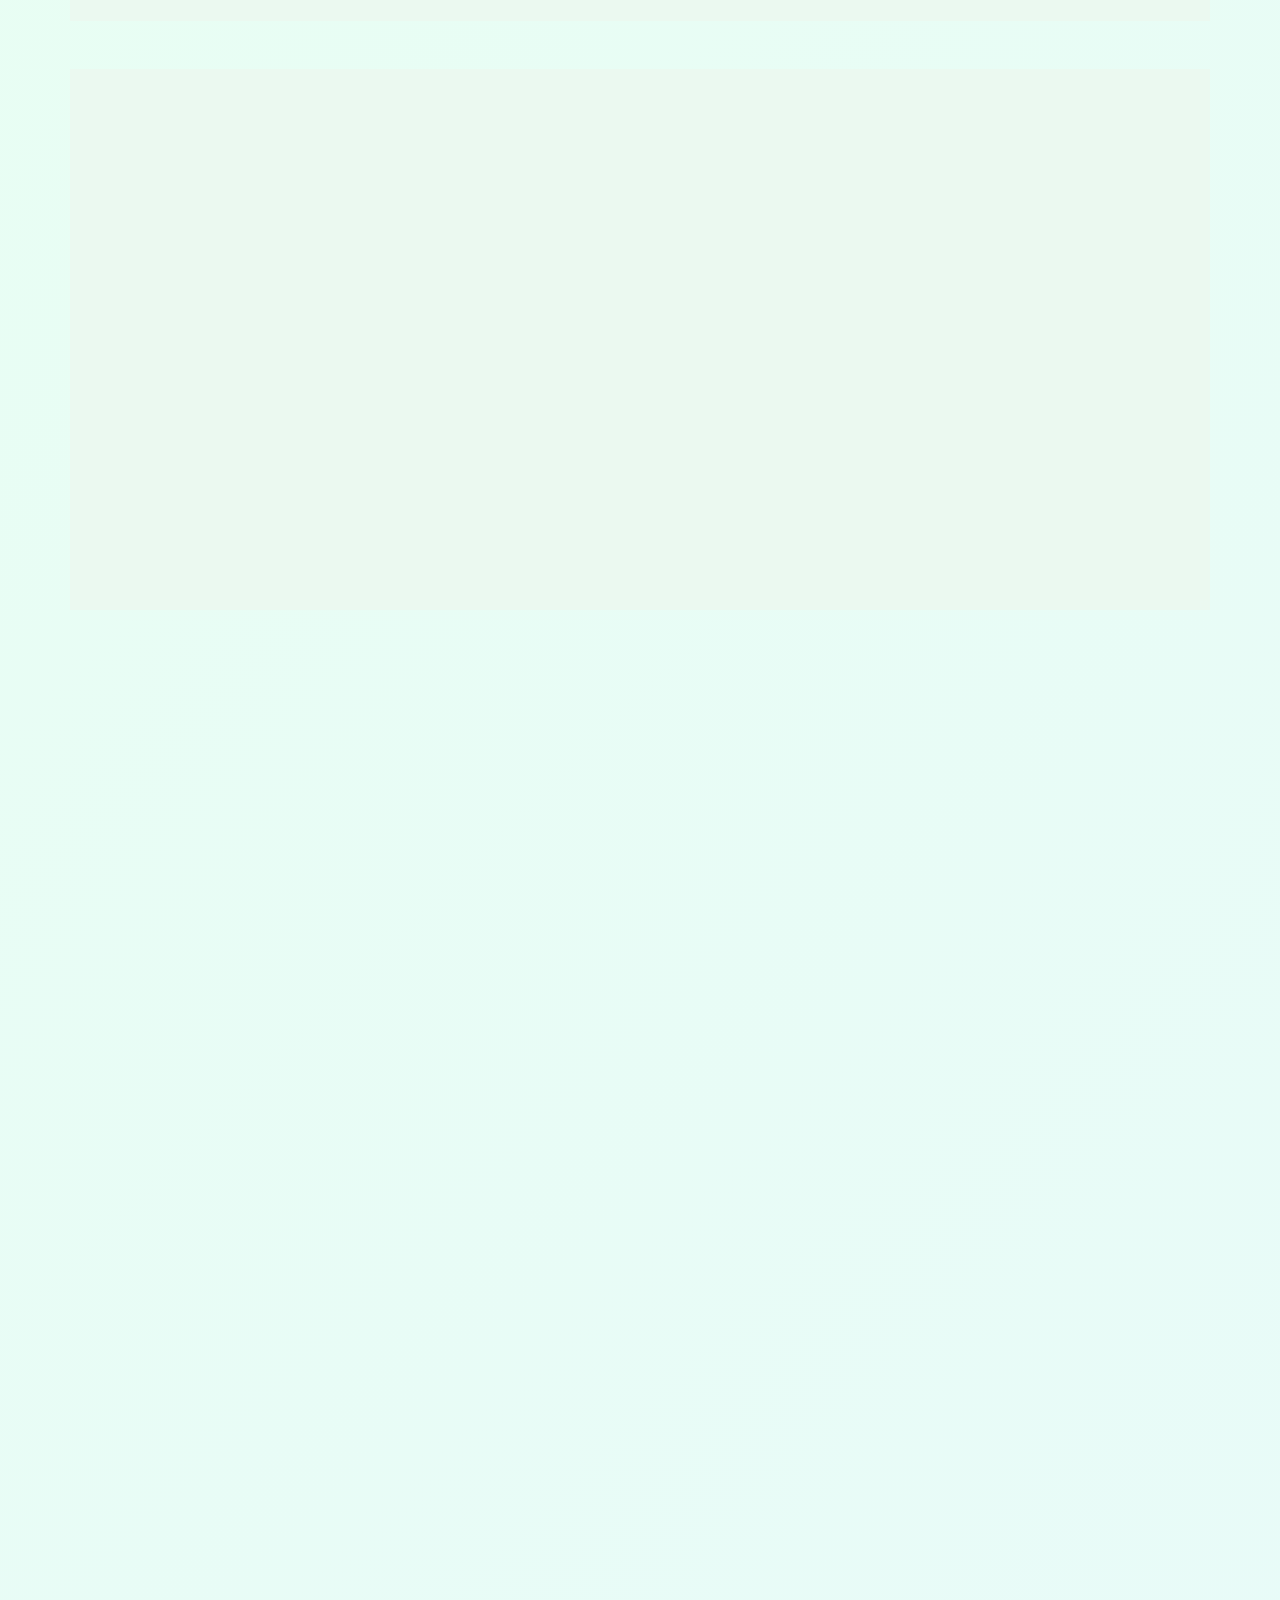
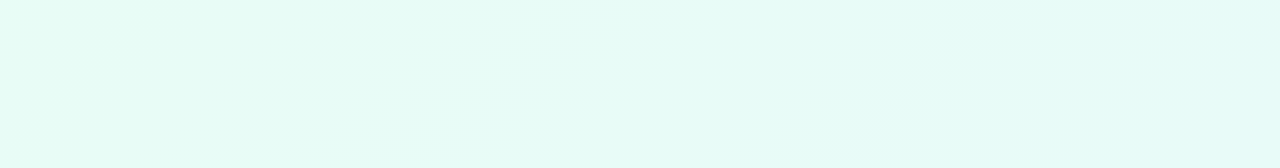
==== commit 2cb2b785: "Add logo image" ====
--- a/index.html
+++ b/index.html
@@ -433,9 +433,9 @@
       <div class="container">
        <a class="navbar-brand d-flex align-items-center" href="#">
           <img
-            src="./assets/images/adinas-logo.png"
+            src="./assets/images/adinas_logo.png"
             alt="adinas_logo"
-            height="40"
+            height="65"
             class="me-2"
           />
           <span style="font-family: 'Georgia', serif; font-size: 1.5rem"
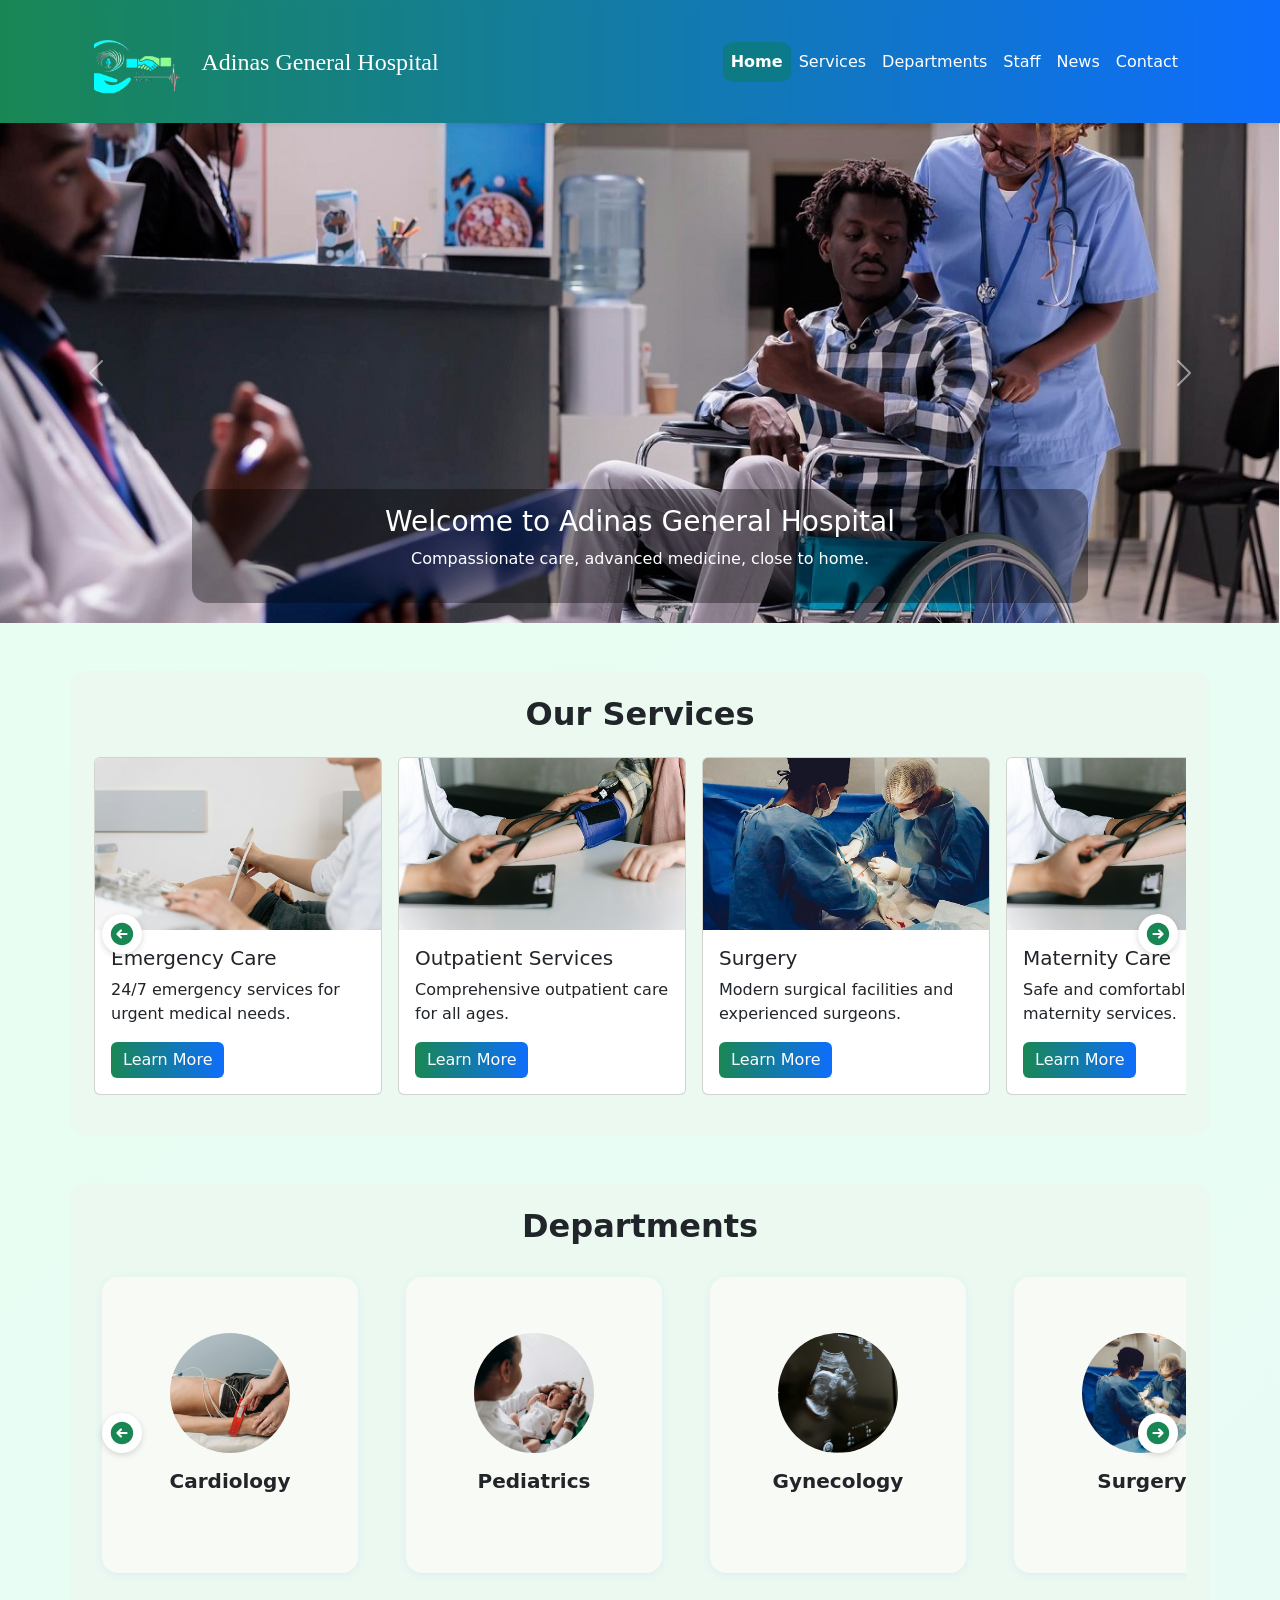
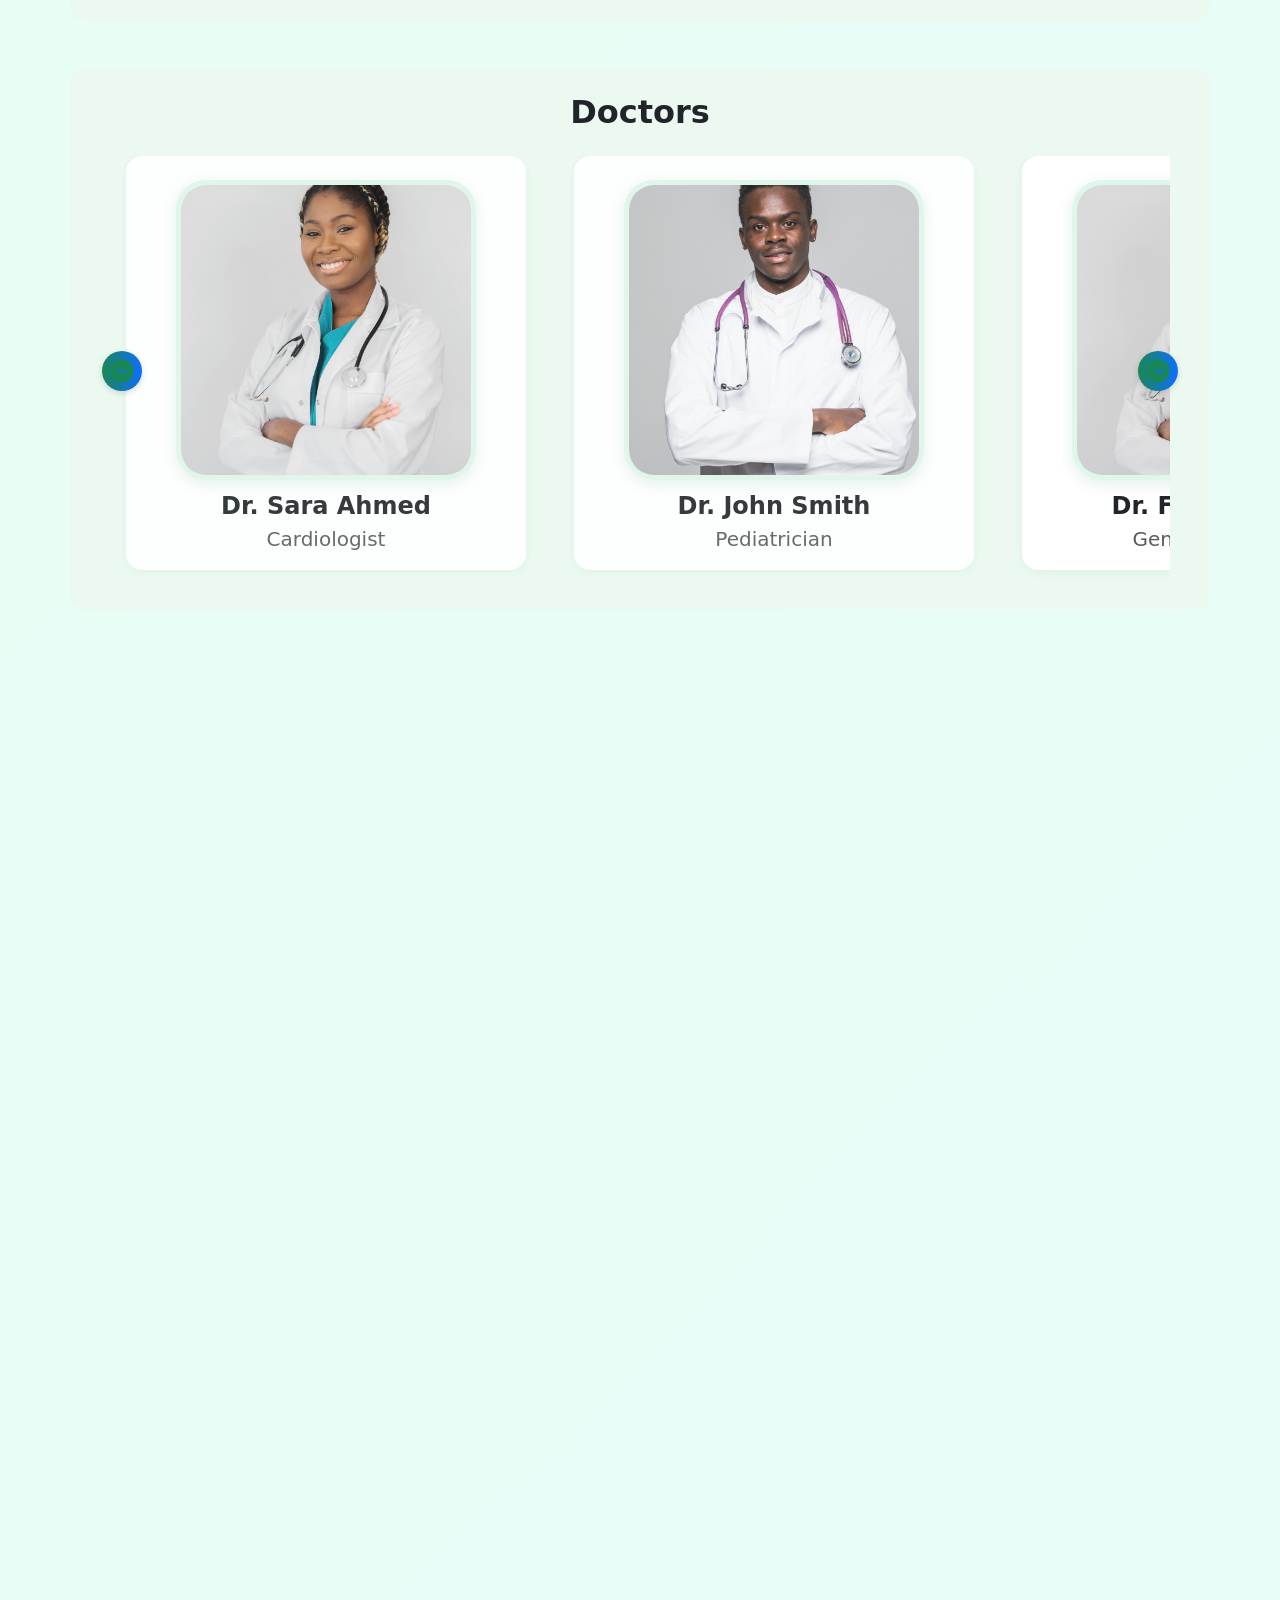
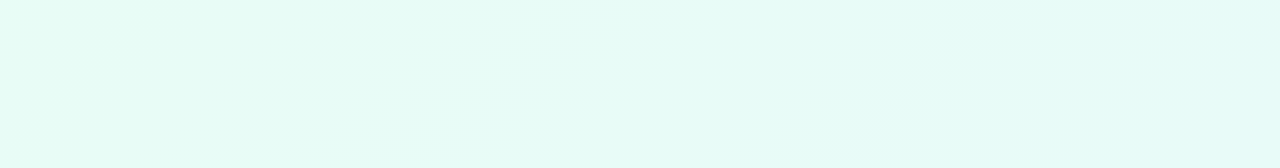
==== commit 7ee53f6f: "Update Navbar" ====
--- a/index.html
+++ b/index.html
@@ -196,7 +196,8 @@
       }
       .nav-link.active {
         font-weight: bold;
-        background: var(--brand-green) !important;
+        background: rgba(0, 128, 0, 0.267);
+        border-radius: 20%;
         color: #fff !important;
       }
       .carousel-caption {
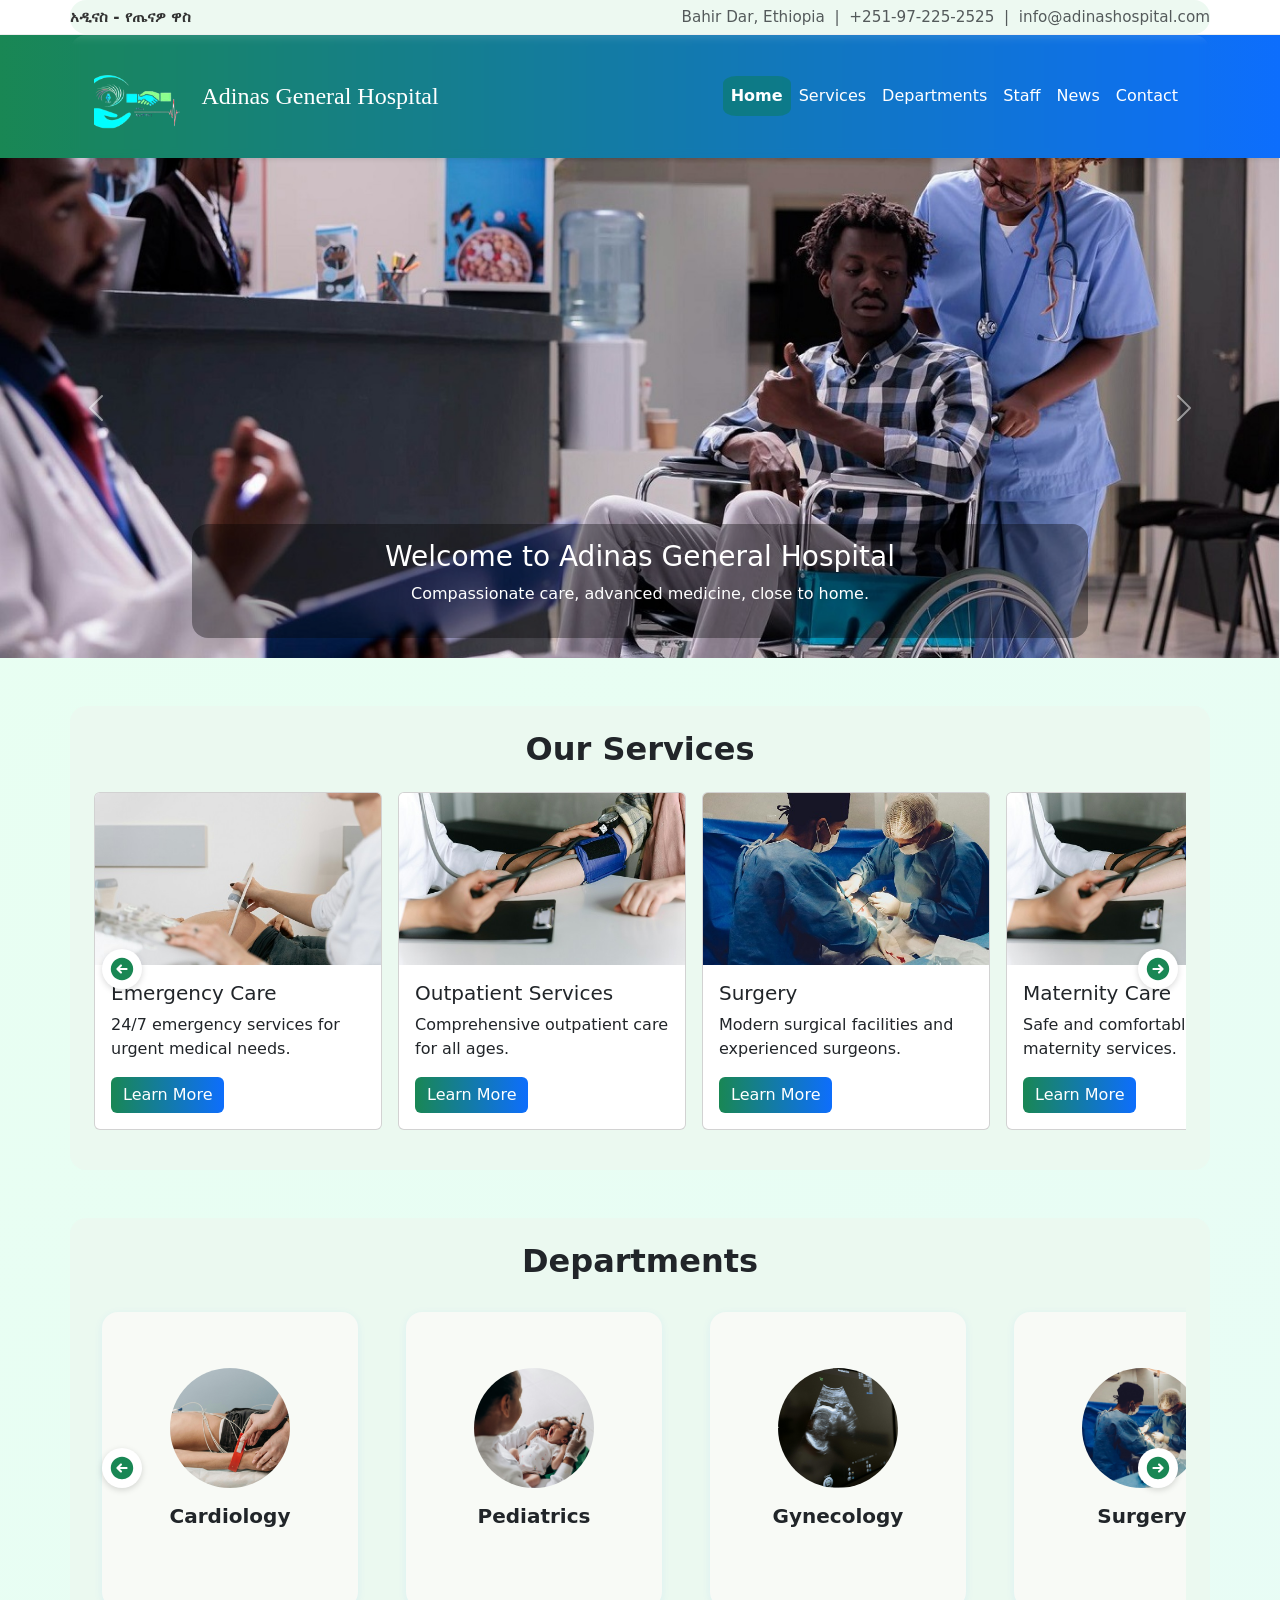
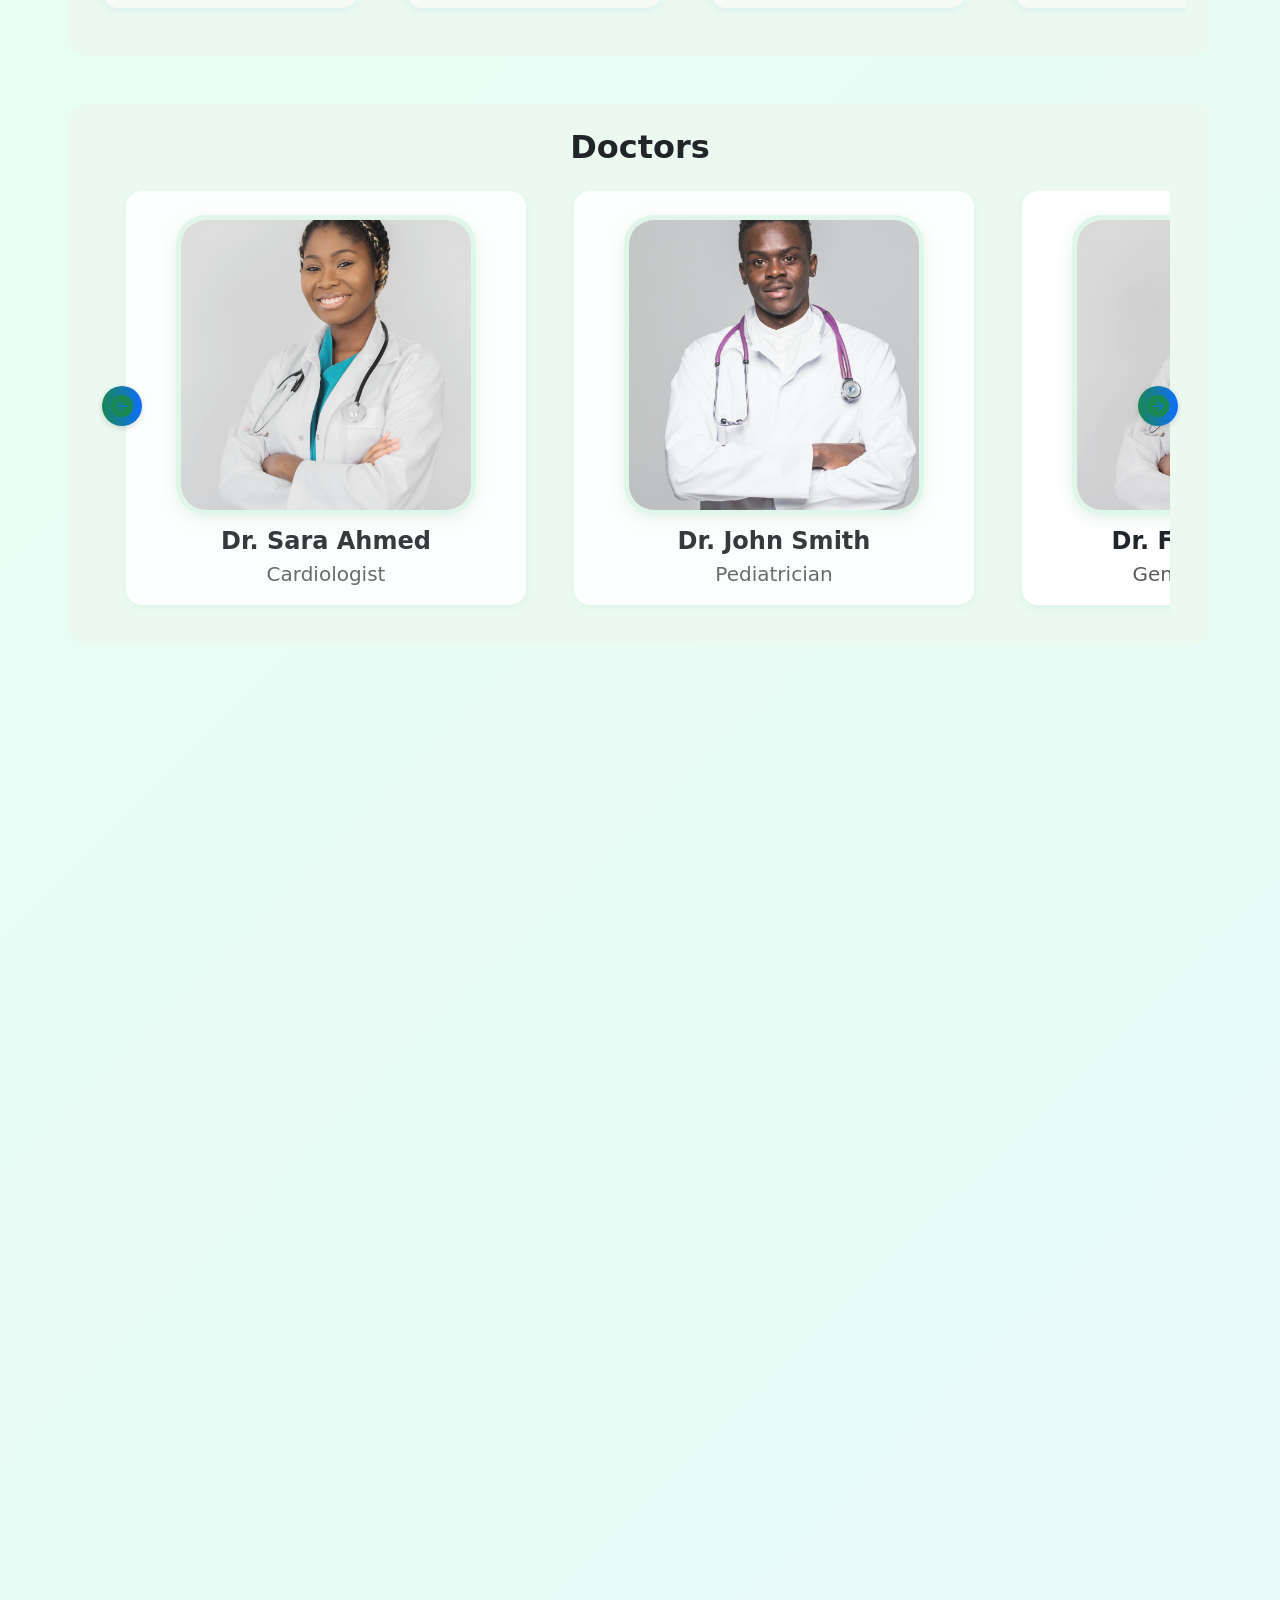
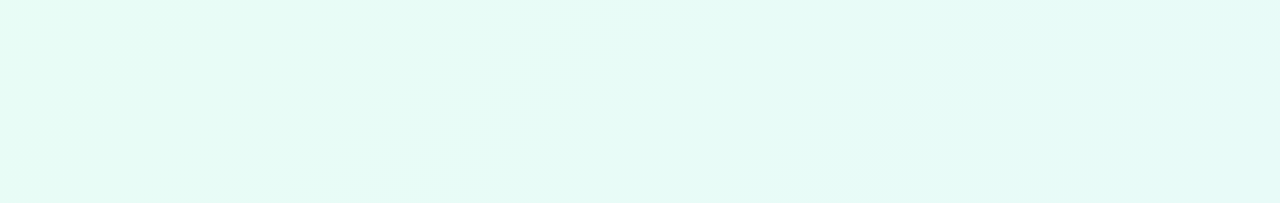
==== commit f194e209: "Add top strip, Update doctor card more responsive" ====
--- a/index.html
+++ b/index.html
@@ -70,6 +70,30 @@
         --brand-blue:  #0d6efd; /* Bootstrap primary */
         --muted-bg:    #f4fbf7;
         --card-bg:     #ffffff;
+      }
+
+      /* thin non-sticky top strip for moto / address / phone (full width above the navbar) */
+      .top-strip {
+        background: #ffffff;
+        border-bottom: 1px solid rgba(0,0,0,0.06);
+        font-size: 0.95rem;
+      }
+      .top-strip .container {
+        display: flex;
+        justify-content: space-between;
+        align-items: center;
+        gap: 1rem;
+        padding: 0.35rem 0;
+        color: #333;
+        width: 100vw;
+      }
+      @media (max-width: 576px) {
+        .top-strip .container {
+          flex-direction: column;
+          gap: 0.25rem;
+          text-align: center;
+          padding: 0.45rem 0;
+        }
       }
 
       /* full-width navbar gradient (overrides sticky-top background) */
@@ -429,6 +453,13 @@
         </div>
       </div>
     </div> -->
+    <!-- non-sticky top strip: moto, address & phone -->
+    <div class="top-strip">
+      <div class="container">
+        <div class="fw-semibold">አዲናስ - የጤናዎ ዋስ</div>
+        <div class="text-muted">Bahir Dar, Ethiopia &nbsp;|&nbsp; +251-97-225-2525 &nbsp;|&nbsp; info@adinashospital.com</div>
+      </div>
+    </div>
     <!-- Sticky Navbar -->
     <nav class="navbar navbar-expand-lg sticky-top shadow-sm navbar-dark navbar-gradient">
       <div class="container">
@@ -925,8 +956,6 @@
         </button>
       </div>
     </section>
-
-    
 
     <!-- News Section -->
     <section class="container my-5 fade-in">
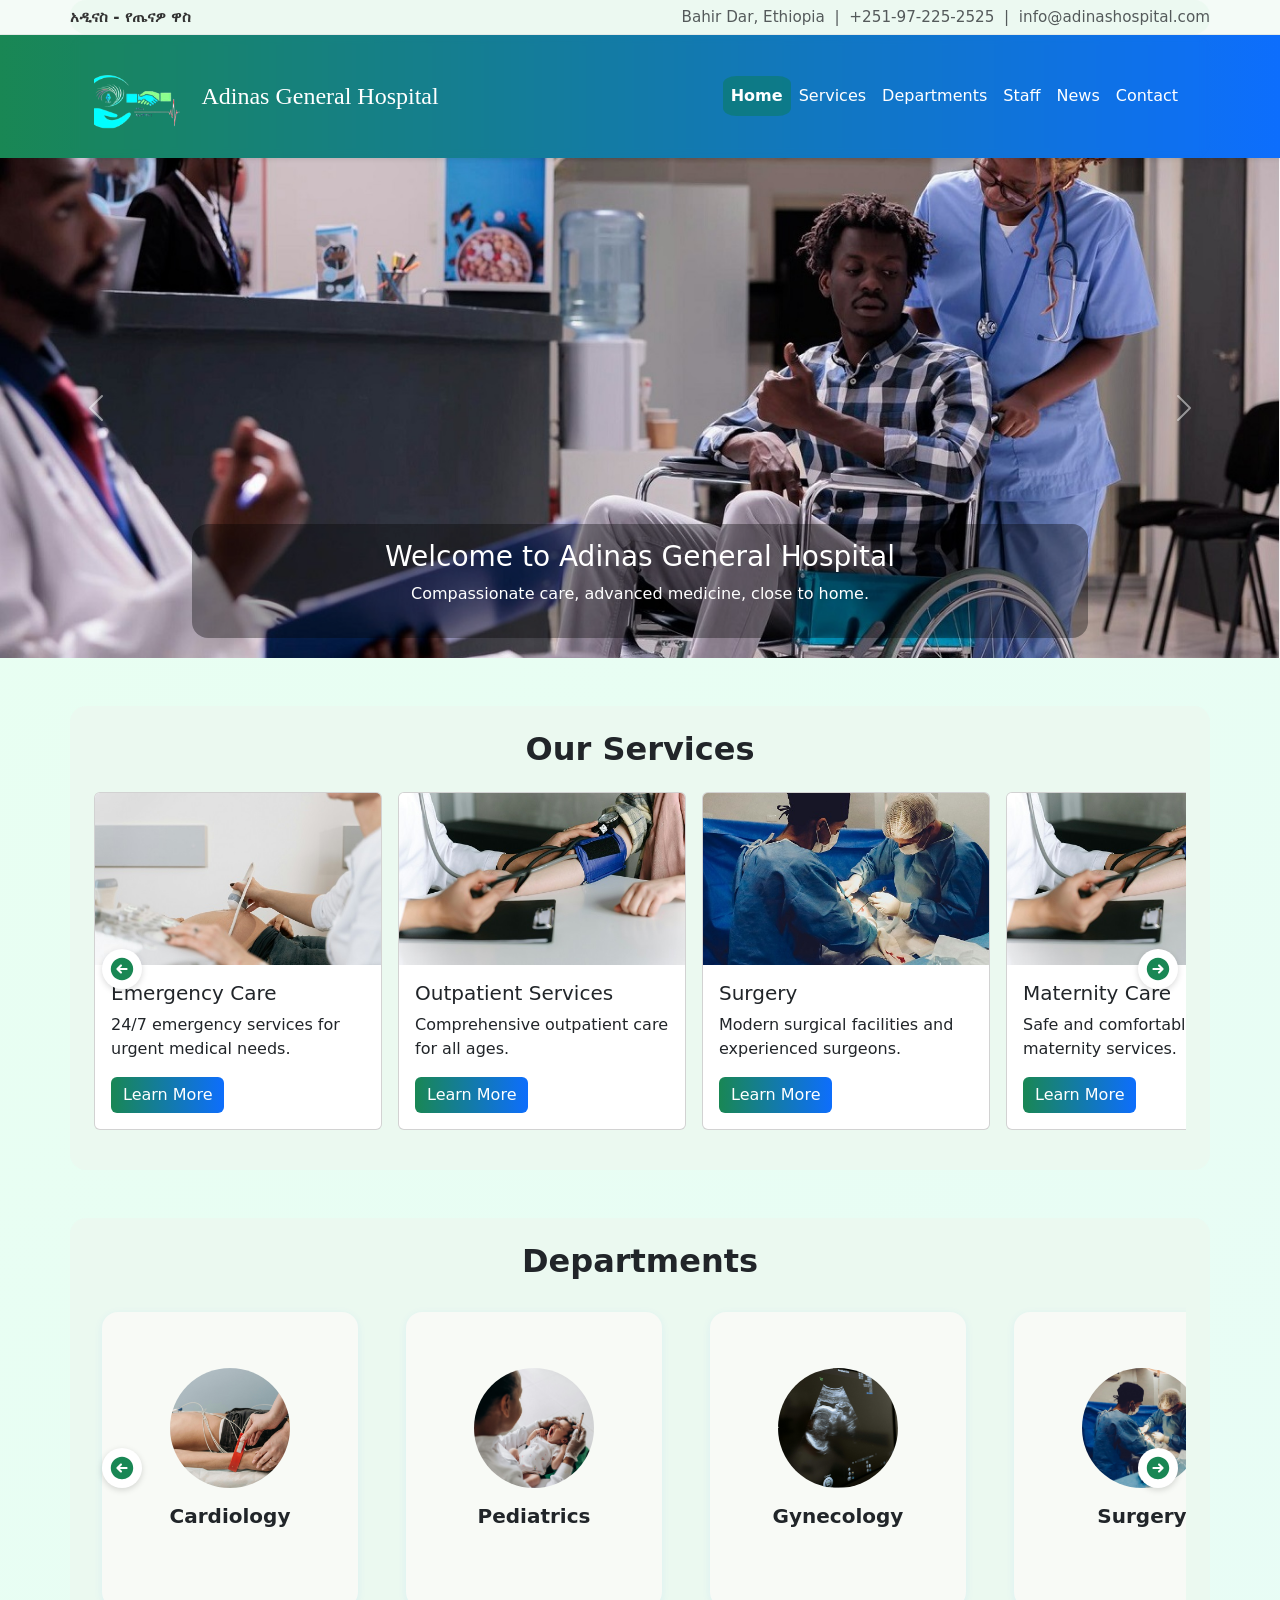
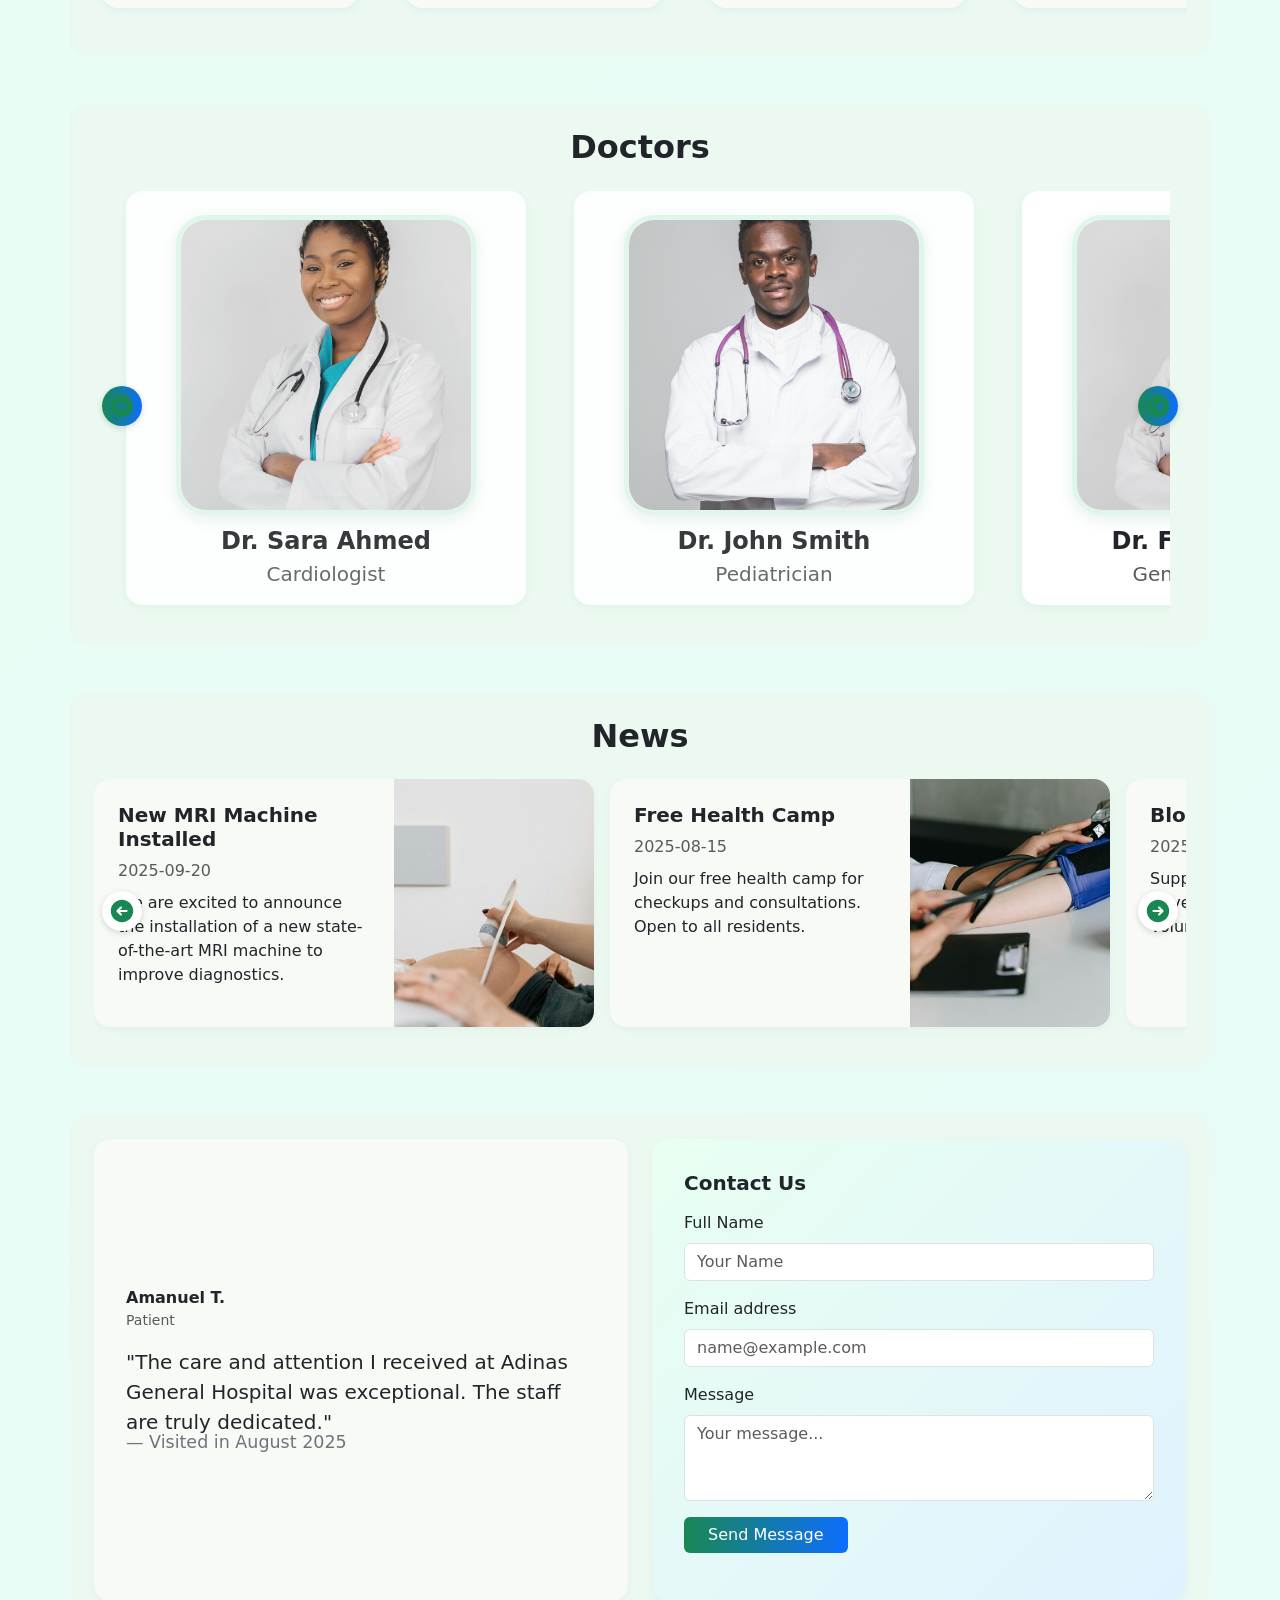
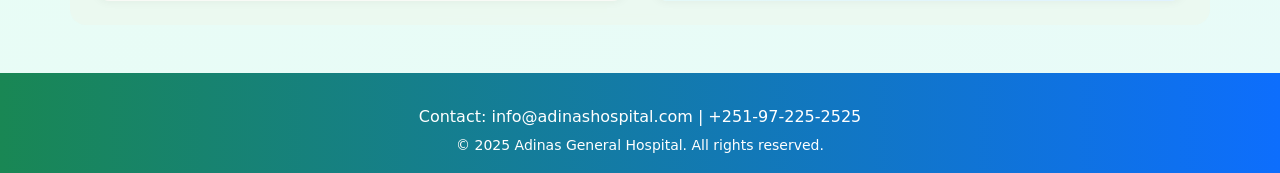
==== commit 61f53a43: "Update top strip and doctors card" ====
--- a/index.html
+++ b/index.html
@@ -24,7 +24,7 @@
     <!-- Open Graph / Facebook -->
     <meta
       property="og:title"
-      content="Adinas General Hospital | Quality Medical Care & Teaching Excellence"
+      content="Adinas General Hospital | Quality Medical Care "
     />
     <meta
       property="og:description"
@@ -74,7 +74,7 @@
 
       /* thin non-sticky top strip for moto / address / phone (full width above the navbar) */
       .top-strip {
-        background: #ffffff;
+        background: #f4fbf7;
         border-bottom: 1px solid rgba(0,0,0,0.06);
         font-size: 0.95rem;
       }
@@ -85,7 +85,6 @@
         gap: 1rem;
         padding: 0.35rem 0;
         color: #333;
-        width: 100vw;
       }
       @media (max-width: 576px) {
         .top-strip .container {
@@ -318,8 +317,8 @@
       }
       @media (max-width: 768px) {
         .doctor-avatar {
-          width: 100px;
-          height: 100px;
+          width: 140px;
+          height: 140px;
         }
         .department-icon {
           font-size: 2rem;
@@ -349,8 +348,8 @@
           min-width: 45vw;
         }
         .doctor-avatar {
-          width: 80px;
-          height: 80px;
+          width: 110px;
+          height: 110px;
         }
       }
 
